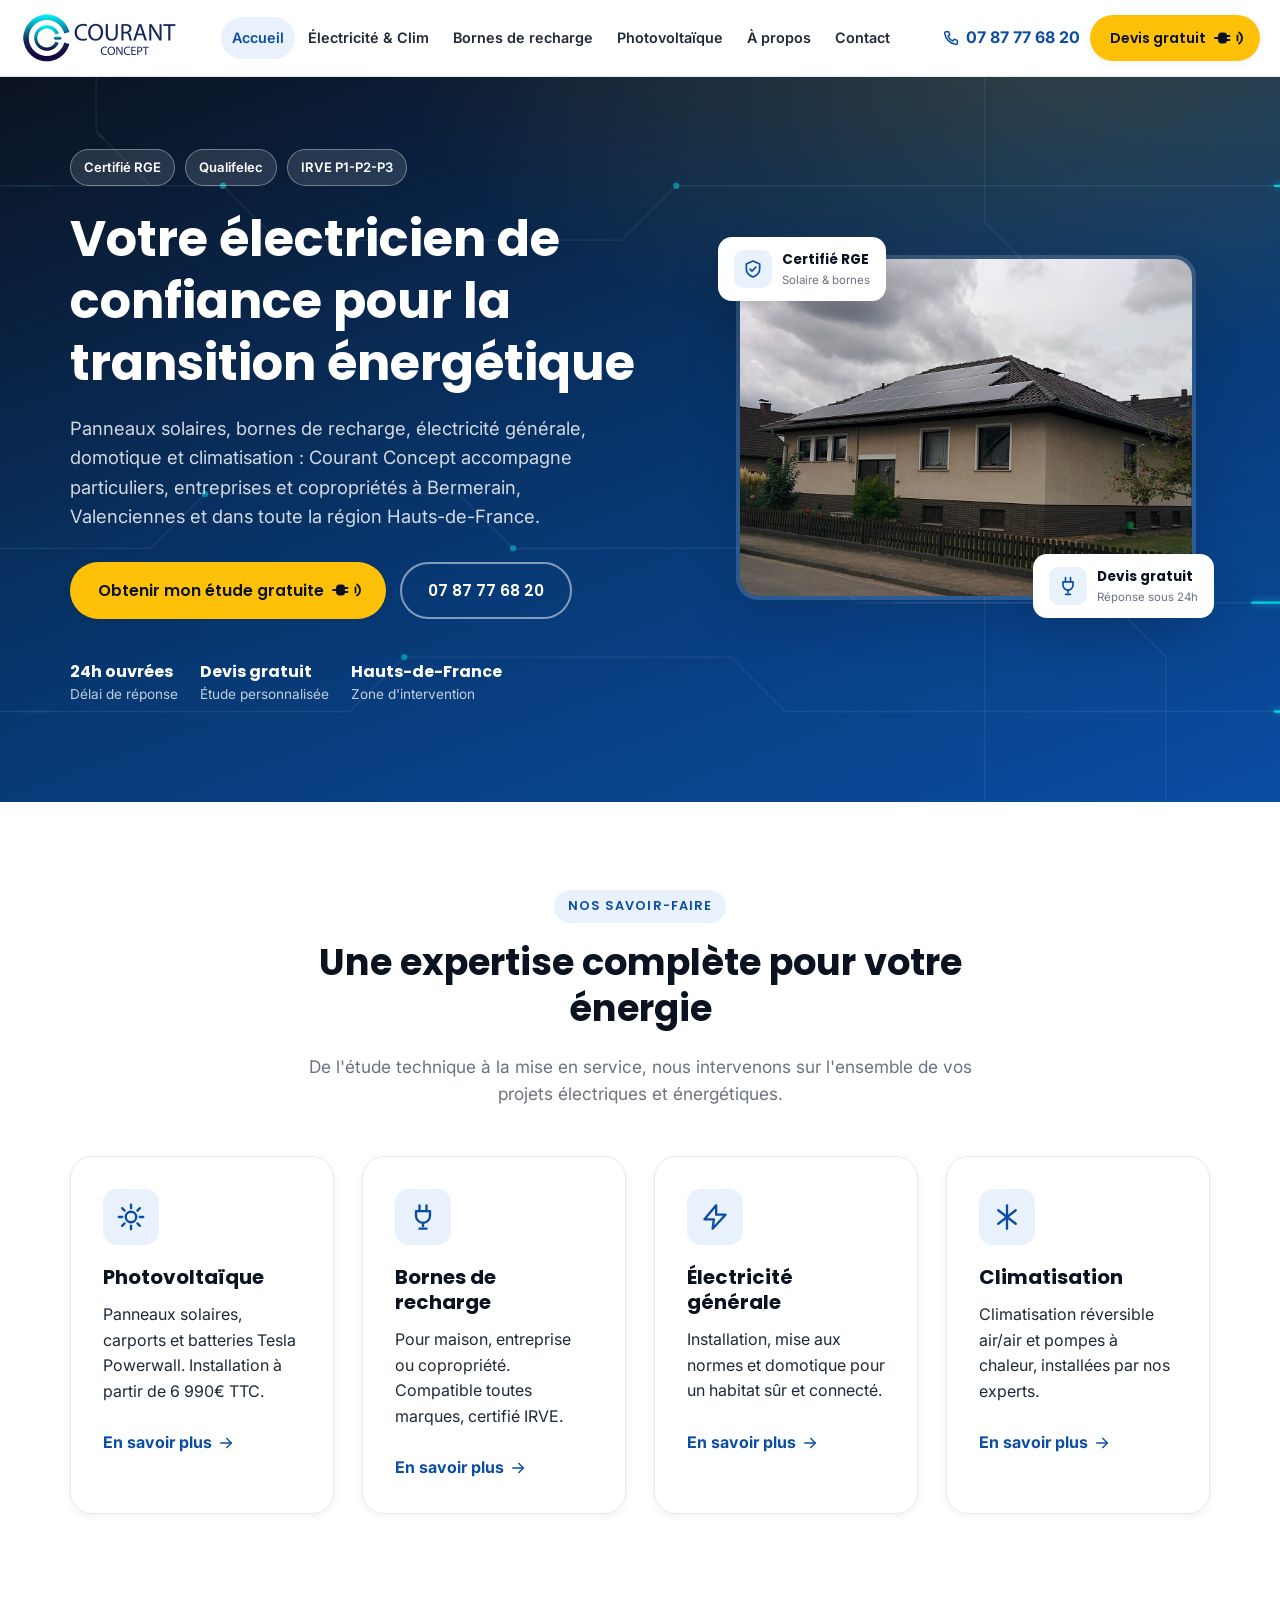
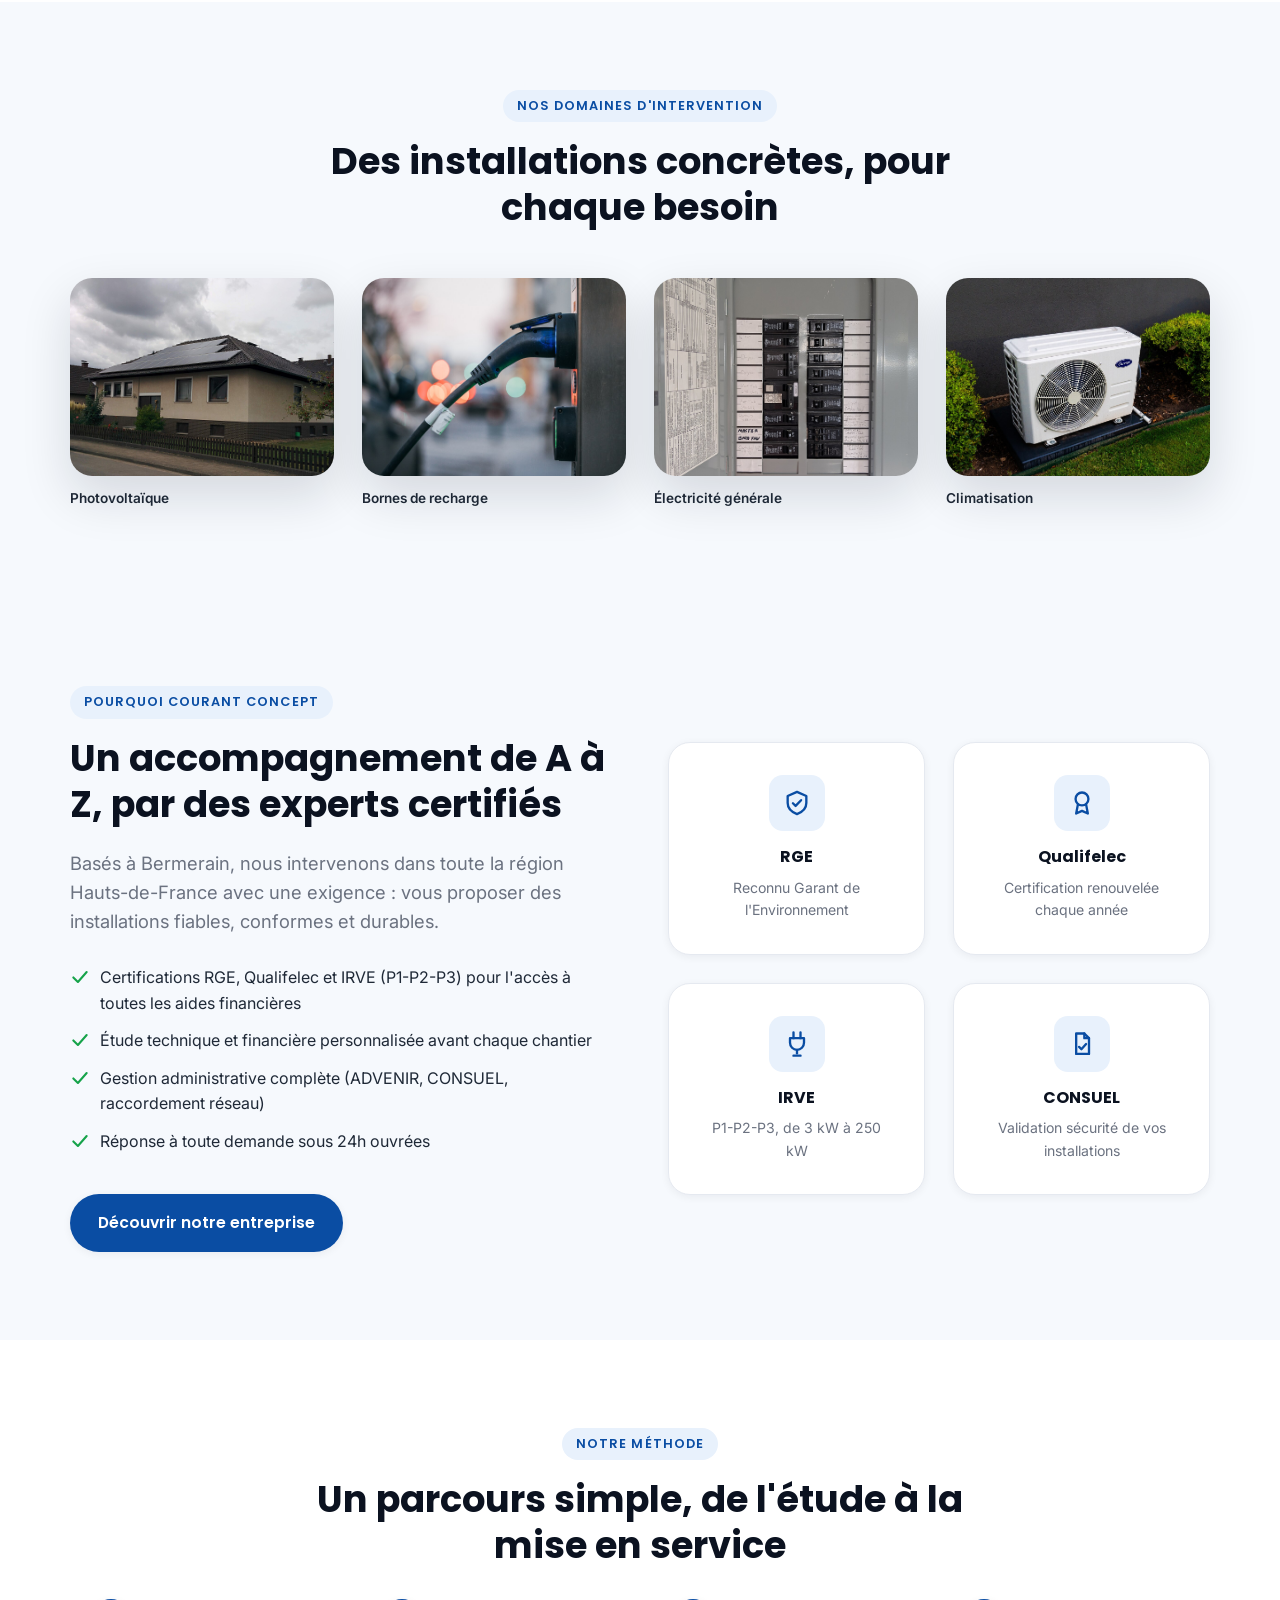
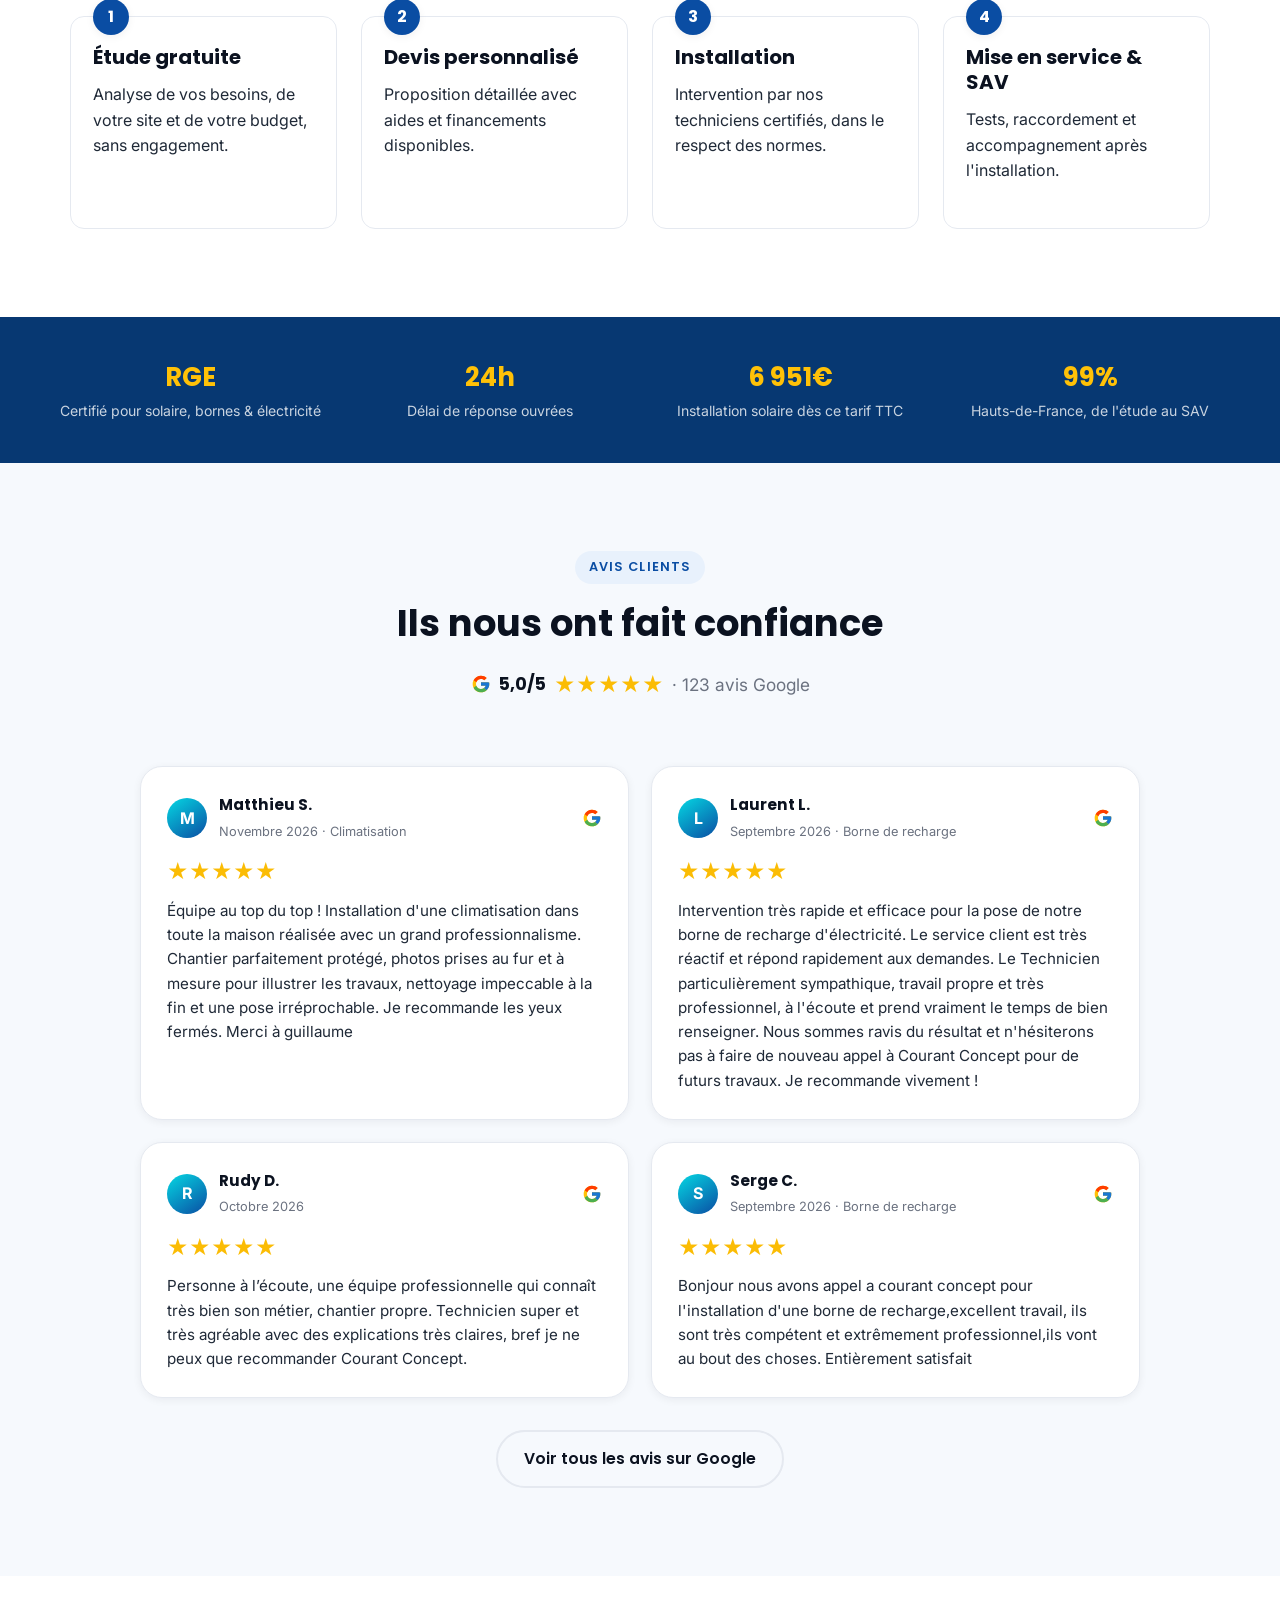
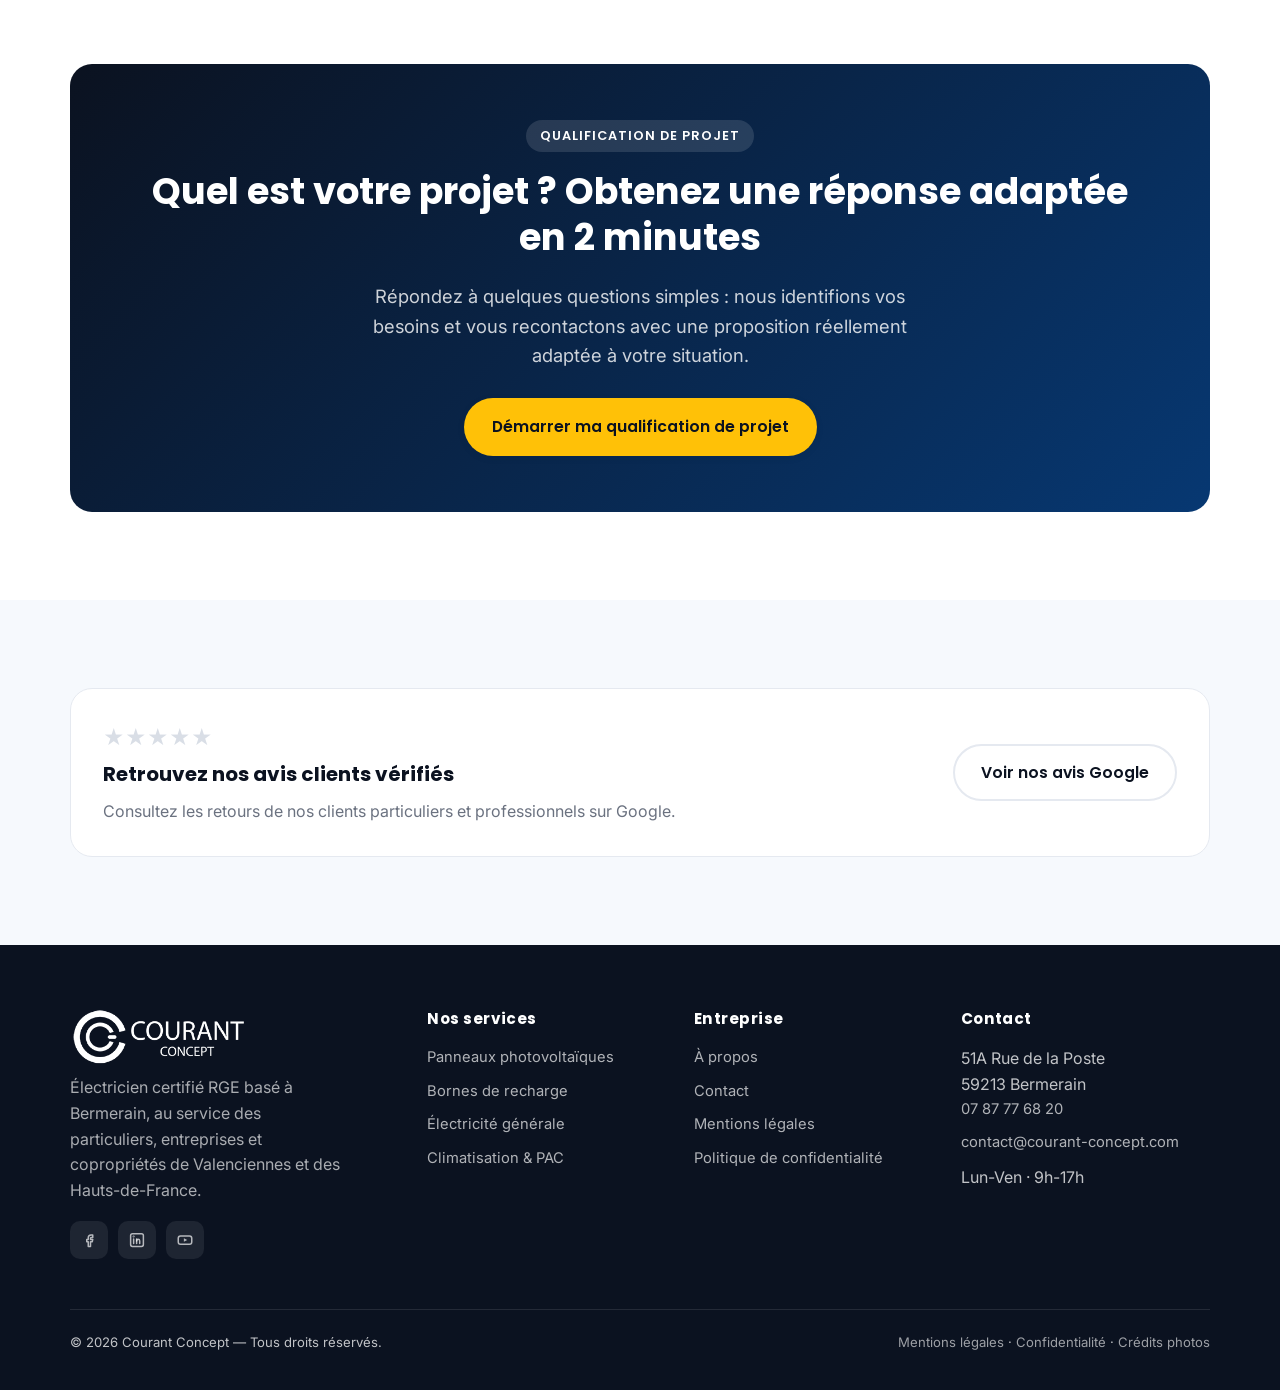
==== index.html @ 7c10d1ad "23/11/2026" ====
<!DOCTYPE html>
<html lang="fr">
<head>
<meta charset="UTF-8">
<meta name="viewport" content="width=device-width, initial-scale=1">
<title>Courant Concept | Électricien RGE à Bermerain – Solaire, Bornes & Électricité</title>
<meta name="description" content="Électricien certifié RGE à Bermerain (59). Panneaux photovoltaïques, bornes de recharge, électricité générale, domotique et climatisation à Valenciennes et dans les Hauts-de-France. Devis gratuit.">
<link rel="canonical" href="https://www.courant-concept.com/">
<meta property="og:type" content="website">
<meta property="og:locale" content="fr_FR">
<meta property="og:title" content="Courant Concept | Électricien RGE à Bermerain">
<meta property="og:description" content="Panneaux solaires, bornes de recharge, électricité générale et climatisation. Électricien certifié RGE à Bermerain, au service de Valenciennes et des Hauts-de-France.">
<meta property="og:url" content="https://www.courant-concept.com/">
<meta property="og:site_name" content="Courant Concept">
<meta name="twitter:card" content="summary">
<link rel="icon" href="favicon.svg" type="image/svg+xml">
<link rel="preconnect" href="https://fonts.googleapis.com">
<link rel="preconnect" href="https://fonts.gstatic.com" crossorigin>
<link href="https://fonts.googleapis.com/css2?family=Inter:wght@400;500;600;700&family=Poppins:wght@600;700&display=swap" rel="stylesheet">
<link rel="stylesheet" href="css/style.css">
<script type="application/ld+json">
{
  "@context": "https://schema.org",
  "@type": "Electrician",
  "name": "Courant Concept",
  "image": "https://www.courant-concept.com/favicon.svg",
  "telephone": "+33787776820",
  "email": "contact@courant-concept.com",
  "priceRange": "€€",
  "address": {
    "@type": "PostalAddress",
    "streetAddress": "51A Rue de la Poste",
    "addressLocality": "Bermerain",
    "postalCode": "59213",
    "addressCountry": "FR"
  },
  "areaServed": ["Valenciennes", "Hauts-de-France"],
  "openingHoursSpecification": {
    "@type": "OpeningHoursSpecification",
    "dayOfWeek": ["Monday","Tuesday","Wednesday","Thursday","Friday"],
    "opens": "09:00",
    "closes": "17:00"
  },
  "url": "https://www.courant-concept.com/"
}
</script>
</head>
<body data-intro>
<a href="#main" class="skip-link">Aller au contenu</a>

<header class="site-header">
  <div class="container header-inner">
    <a href="index.html" class="brand" aria-label="Courant Concept – accueil">
      <img src="images/2-LIGNElogo-courantconcept.png" alt="Courant Concept" class="brand-logo" width="320" height="100">
    </a>
    <nav class="main-nav" id="main-nav">
      <a href="index.html" aria-current="page">Accueil</a>
      <a href="electricite-climatisation.html">Électricité &amp; Clim</a>
      <a href="bornes-de-recharge.html">Bornes de recharge</a>
      <a href="photovoltaique.html">Photovoltaïque</a>
      <a href="a-propos.html">À propos</a>
      <a href="contact.html">Contact</a>
    </nav>
    <div class="header-actions">
      <a href="tel:+33787776820" class="header-phone">
        <svg viewBox="0 0 24 24" fill="none" stroke="currentColor" stroke-width="2" stroke-linecap="round" stroke-linejoin="round"><path d="M5.5 3.5h3.3l1.5 4.3-2.2 1.8a12 12 0 0 0 6.3 6.3l1.8-2.2 4.3 1.5v3.3c0 1.1-.9 2-2 2A17.5 17.5 0 0 1 3.5 5.5c0-1.1.9-2 2-2z"/></svg>
        <span>07 87 77 68 20</span>
      </a>
      <a href="contact.html" class="btn btn-primary btn-sm">Devis gratuit</a>
      <button class="nav-toggle" aria-label="Ouvrir le menu" aria-expanded="false" aria-controls="main-nav">
        <svg viewBox="0 0 24 24" fill="none" stroke="currentColor" stroke-width="2" stroke-linecap="round" stroke-linejoin="round"><line x1="3.5" y1="6.5" x2="20.5" y2="6.5"/><line x1="3.5" y1="12" x2="20.5" y2="12"/><line x1="3.5" y1="17.5" x2="20.5" y2="17.5"/></svg>
      </button>
    </div>
  </div>
</header>

<main id="main">

  <!-- ===================== HERO ===================== -->
  <section class="hero">
    <div class="container hero-inner">
      <div>
        <div class="hero-badges">
          <span class="badge">Certifié RGE</span>
          <span class="badge">Qualifelec</span>
          <span class="badge">IRVE P1-P2-P3</span>
        </div>
        <h1>Votre électricien de confiance pour la transition énergétique</h1>
        <p class="lead">Panneaux solaires, bornes de recharge, électricité générale, domotique et climatisation : Courant Concept accompagne particuliers, entreprises et copropriétés à Bermerain, Valenciennes et dans toute la région Hauts-de-France.</p>
        <div class="hero-cta">
          <a href="contact.html" class="btn btn-primary">Obtenir mon étude gratuite</a>
          <a href="tel:+33787776820" class="btn btn-outline">07 87 77 68 20</a>
        </div>
        <div class="hero-trust">
          <div><strong>24h ouvrées</strong>Délai de réponse</div>
          <div><strong>Devis gratuit</strong>Étude personnalisée</div>
          <div><strong>Hauts-de-France</strong>Zone d'intervention</div>
        </div>
      </div>
      <div class="hero-art">
        <div class="hero-photo-wrap">
          <div class="photo-frame">
            <img src="images/solar-panels.jpg" alt="Maison résidentielle équipée de panneaux solaires photovoltaïques sur toiture" width="1280" height="960" loading="eager">
          </div>
          <div class="hero-float-chip chip-top">
            <span class="chip-icon"><svg viewBox="0 0 24 24" fill="none" stroke="currentColor" stroke-width="2" stroke-linecap="round" stroke-linejoin="round"><path d="M12 2.5l8 3.5v6c0 5-3.5 7.8-8 9.5-4.5-1.7-8-4.5-8-9.5V6l8-3.5z"/><path d="M8.5 12.2l2.3 2.3 4.7-4.9"/></svg></span>
            <span><strong>Certifié RGE</strong><span>Solaire &amp; bornes</span></span>
          </div>
          <div class="hero-float-chip chip-bottom">
            <span class="chip-icon"><svg viewBox="0 0 24 24" fill="none" stroke="currentColor" stroke-width="2" stroke-linecap="round" stroke-linejoin="round"><path d="M9 2v5M15 2v5"/><path d="M6 7h12v4a6 6 0 0 1-12 0V7z"/><path d="M12 17v3"/><path d="M9 22h6"/></svg></span>
            <span><strong>Devis gratuit</strong><span>Réponse sous 24h</span></span>
          </div>
        </div>
      </div>
    </div>
  </section>

  <!-- ===================== SERVICES ===================== -->
  <section class="section" id="services">
    <div class="container">
      <div class="section-head" data-reveal>
        <span class="eyebrow">Nos savoir-faire</span>
        <h2>Une expertise complète pour votre énergie</h2>
        <p>De l'étude technique à la mise en service, nous intervenons sur l'ensemble de vos projets électriques et énergétiques.</p>
      </div>
      <div class="grid grid-4">
        <div class="card service-card" data-reveal>
          <div class="card-icon"><svg viewBox="0 0 24 24" fill="none" stroke="currentColor" stroke-width="2" stroke-linecap="round" stroke-linejoin="round"><circle cx="12" cy="12" r="4.5"/><line x1="12" y1="1.5" x2="12" y2="4.5"/><line x1="12" y1="19.5" x2="12" y2="22.5"/><line x1="1.5" y1="12" x2="4.5" y2="12"/><line x1="19.5" y1="12" x2="22.5" y2="12"/><line x1="4.4" y1="4.4" x2="6.5" y2="6.5"/><line x1="17.5" y1="17.5" x2="19.6" y2="19.6"/><line x1="4.4" y1="19.6" x2="6.5" y2="17.5"/><line x1="17.5" y1="6.5" x2="19.6" y2="4.4"/></svg></div>
          <h3>Photovoltaïque</h3>
          <p>Panneaux solaires, carports et batteries Tesla Powerwall. Installation à partir de 6 990€ TTC.</p>
          <a href="photovoltaique.html" class="card-link">En savoir plus <svg viewBox="0 0 24 24" fill="none" stroke="currentColor" stroke-width="2" stroke-linecap="round" stroke-linejoin="round"><line x1="4" y1="12" x2="20" y2="12"/><polyline points="13 5 20 12 13 19"/></svg></a>
        </div>
        <div class="card service-card" data-reveal>
          <div class="card-icon"><svg viewBox="0 0 24 24" fill="none" stroke="currentColor" stroke-width="2" stroke-linecap="round" stroke-linejoin="round"><path d="M9 2v5M15 2v5"/><path d="M6 7h12v4a6 6 0 0 1-12 0V7z"/><path d="M12 17v3"/><path d="M9 22h6"/></svg></div>
          <h3>Bornes de recharge</h3>
          <p>Pour maison, entreprise ou copropriété. Compatible toutes marques, certifié IRVE.</p>
          <a href="bornes-de-recharge.html" class="card-link">En savoir plus <svg viewBox="0 0 24 24" fill="none" stroke="currentColor" stroke-width="2" stroke-linecap="round" stroke-linejoin="round"><line x1="4" y1="12" x2="20" y2="12"/><polyline points="13 5 20 12 13 19"/></svg></a>
        </div>
        <div class="card service-card" data-reveal>
          <div class="card-icon"><svg viewBox="0 0 24 24" fill="none" stroke="currentColor" stroke-width="2" stroke-linecap="round" stroke-linejoin="round"><polygon points="13 2 3 14 11 14 10 22 21 10 13 10 13 2"/></svg></div>
          <h3>Électricité générale</h3>
          <p>Installation, mise aux normes et domotique pour un habitat sûr et connecté.</p>
          <a href="electricite-climatisation.html" class="card-link">En savoir plus <svg viewBox="0 0 24 24" fill="none" stroke="currentColor" stroke-width="2" stroke-linecap="round" stroke-linejoin="round"><line x1="4" y1="12" x2="20" y2="12"/><polyline points="13 5 20 12 13 19"/></svg></a>
        </div>
        <div class="card service-card" data-reveal>
          <div class="card-icon"><svg viewBox="0 0 24 24" fill="none" stroke="currentColor" stroke-width="2" stroke-linecap="round" stroke-linejoin="round"><line x1="12" y1="2" x2="12" y2="22"/><line x1="4.5" y1="6.2" x2="19.5" y2="17.8"/><line x1="19.5" y1="6.2" x2="4.5" y2="17.8"/></svg></div>
          <h3>Climatisation</h3>
          <p>Climatisation réversible air/air et pompes à chaleur, installées par nos experts.</p>
          <a href="electricite-climatisation.html#climatisation" class="card-link">En savoir plus <svg viewBox="0 0 24 24" fill="none" stroke="currentColor" stroke-width="2" stroke-linecap="round" stroke-linejoin="round"><line x1="4" y1="12" x2="20" y2="12"/><polyline points="13 5 20 12 13 19"/></svg></a>
        </div>
      </div>
    </div>
  </section>

  <!-- ===================== GALERIE PHOTOS ===================== -->
  <section class="section section--alt">
    <div class="container">
      <div class="section-head" data-reveal>
        <span class="eyebrow">Nos domaines d'intervention</span>
        <h2>Des installations concrètes, pour chaque besoin</h2>
      </div>
      <div class="grid grid-4" data-reveal>
        <figure class="photo-gallery-item">
          <a href="photovoltaique.html" class="photo-frame">
            <img src="images/solar-panels.jpg" alt="Panneaux solaires photovoltaïques installés sur une toiture résidentielle" width="1280" height="960" loading="lazy">
          </a>
          <figcaption><a href="photovoltaique.html">Photovoltaïque</a></figcaption>
        </figure>
        <figure class="photo-gallery-item">
          <a href="bornes-de-recharge.html" class="photo-frame">
            <img src="images/ev-charging.jpg" alt="Borne de recharge pour véhicule électrique, connecteur branché" width="1280" height="852" loading="lazy">
          </a>
          <figcaption><a href="bornes-de-recharge.html">Bornes de recharge</a></figcaption>
        </figure>
        <figure class="photo-gallery-item">
          <a href="electricite-climatisation.html" class="photo-frame">
            <img src="images/electrical-panel.jpg" alt="Tableau électrique ouvert avec disjoncteurs modulaires" width="1280" height="1707" loading="lazy">
          </a>
          <figcaption><a href="electricite-climatisation.html">Électricité générale</a></figcaption>
        </figure>
        <figure class="photo-gallery-item">
          <a href="electricite-climatisation.html#climatisation" class="photo-frame">
            <img src="images/ac-unit.jpg" alt="Unité extérieure de climatisation / pompe à chaleur installée contre un mur" width="1280" height="891" loading="lazy">
          </a>
          <figcaption><a href="electricite-climatisation.html#climatisation">Climatisation</a></figcaption>
        </figure>
      </div>
    </div>
  </section>

  <!-- ===================== POURQUOI NOUS ===================== -->
  <section class="section section--alt">
    <div class="container">
      <div class="grid grid-2" style="align-items:center; gap:56px;">
        <div data-reveal>
          <span class="eyebrow">Pourquoi Courant Concept</span>
          <h2>Un accompagnement de A à Z, par des experts certifiés</h2>
          <p class="lead">Basés à Bermerain, nous intervenons dans toute la région Hauts-de-France avec une exigence : vous proposer des installations fiables, conformes et durables.</p>
          <ul class="check-list" style="margin-top:28px;">
            <li><svg viewBox="0 0 24 24" fill="none" stroke="currentColor" stroke-width="2.5" stroke-linecap="round" stroke-linejoin="round"><polyline points="4 12.5 9.5 18 20 6"/></svg><span>Certifications RGE, Qualifelec et IRVE (P1-P2-P3) pour l'accès à toutes les aides financières</span></li>
            <li><svg viewBox="0 0 24 24" fill="none" stroke="currentColor" stroke-width="2.5" stroke-linecap="round" stroke-linejoin="round"><polyline points="4 12.5 9.5 18 20 6"/></svg><span>Étude technique et financière personnalisée avant chaque chantier</span></li>
            <li><svg viewBox="0 0 24 24" fill="none" stroke="currentColor" stroke-width="2.5" stroke-linecap="round" stroke-linejoin="round"><polyline points="4 12.5 9.5 18 20 6"/></svg><span>Gestion administrative complète (ADVENIR, CONSUEL, raccordement réseau)</span></li>
            <li><svg viewBox="0 0 24 24" fill="none" stroke="currentColor" stroke-width="2.5" stroke-linecap="round" stroke-linejoin="round"><polyline points="4 12.5 9.5 18 20 6"/></svg><span>Réponse à toute demande sous 24h ouvrées</span></li>
          </ul>
          <a href="a-propos.html" class="btn btn-secondary" style="margin-top:28px;">Découvrir notre entreprise</a>
        </div>
        <div class="grid grid-2" data-reveal>
          <div class="card" style="text-align:center;">
            <div class="card-icon" style="margin:0 auto 16px;"><svg viewBox="0 0 24 24" fill="none" stroke="currentColor" stroke-width="2" stroke-linecap="round" stroke-linejoin="round"><path d="M12 2.5l8 3.5v6c0 5-3.5 7.8-8 9.5-4.5-1.7-8-4.5-8-9.5V6l8-3.5z"/><path d="M8.5 12.2l2.3 2.3 4.7-4.9"/></svg></div>
            <h3 style="font-size:1rem;">RGE</h3>
            <p style="margin:0; font-size:.88rem; color:var(--color-text-light);">Reconnu Garant de l'Environnement</p>
          </div>
          <div class="card" style="text-align:center;">
            <div class="card-icon" style="margin:0 auto 16px;"><svg viewBox="0 0 24 24" fill="none" stroke="currentColor" stroke-width="2" stroke-linecap="round" stroke-linejoin="round"><circle cx="12" cy="8.5" r="5.5"/><path d="M8.5 13.2 7 21l5-2.3 5 2.3-1.5-7.8"/></svg></div>
            <h3 style="font-size:1rem;">Qualifelec</h3>
            <p style="margin:0; font-size:.88rem; color:var(--color-text-light);">Certification renouvelée chaque année</p>
          </div>
          <div class="card" style="text-align:center;">
            <div class="card-icon" style="margin:0 auto 16px;"><svg viewBox="0 0 24 24" fill="none" stroke="currentColor" stroke-width="2" stroke-linecap="round" stroke-linejoin="round"><path d="M9 2v5M15 2v5"/><path d="M6 7h12v4a6 6 0 0 1-12 0V7z"/><path d="M12 17v3"/><path d="M9 22h6"/></svg></div>
            <h3 style="font-size:1rem;">IRVE</h3>
            <p style="margin:0; font-size:.88rem; color:var(--color-text-light);">P1-P2-P3, de 3 kW à 250 kW</p>
          </div>
          <div class="card" style="text-align:center;">
            <div class="card-icon" style="margin:0 auto 16px;"><svg viewBox="0 0 24 24" fill="none" stroke="currentColor" stroke-width="2" stroke-linecap="round" stroke-linejoin="round"><path d="M7 3h7l4 4v13.5H7z"/><path d="M14 3v4h4"/><polyline points="9.5 14.5 11.5 16.5 15.5 12"/></svg></div>
            <h3 style="font-size:1rem;">CONSUEL</h3>
            <p style="margin:0; font-size:.88rem; color:var(--color-text-light);">Validation sécurité de vos installations</p>
          </div>
        </div>
      </div>
    </div>
  </section>

  <!-- ===================== PROCESS ===================== -->
  <section class="section">
    <div class="container">
      <div class="section-head" data-reveal>
        <span class="eyebrow">Notre méthode</span>
        <h2>Un parcours simple, de l'étude à la mise en service</h2>
      </div>
      <div class="process" data-reveal>
        <div class="process-step">
          <h3>Étude gratuite</h3>
          <p>Analyse de vos besoins, de votre site et de votre budget, sans engagement.</p>
        </div>
        <div class="process-step">
          <h3>Devis personnalisé</h3>
          <p>Proposition détaillée avec aides et financements disponibles.</p>
        </div>
        <div class="process-step">
          <h3>Installation</h3>
          <p>Intervention par nos techniciens certifiés, dans le respect des normes.</p>
        </div>
        <div class="process-step">
          <h3>Mise en service & SAV</h3>
          <p>Tests, raccordement et accompagnement après l'installation.</p>
        </div>
      </div>
    </div>
  </section>

  <!-- ===================== STATS ===================== -->
  <section class="stats-bar">
    <div class="container grid grid-4">
      <div><strong>RGE</strong><span>Certifié pour solaire, bornes & électricité</span></div>
      <div><strong data-count="24" data-suffix="h">24h</strong><span>Délai de réponse ouvrées</span></div>
      <div><strong data-count="6990" data-suffix="€">6 990€</strong><span>Installation solaire dès ce tarif TTC</span></div>
      <div><strong data-count="100" data-suffix="%">100%</strong><span>Hauts-de-France, de l'étude au SAV</span></div>
    </div>
  </section>

  <!-- ===================== AVIS GOOGLE (rempli via js/avis.js) ===================== -->
  <section class="section section--alt reviews" id="avis" hidden>
    <div class="container">
      <div class="section-head" data-reveal>
        <span class="eyebrow">Avis clients</span>
        <h2>Ils nous ont fait confiance</h2>
        <p class="reviews-summary"></p>
      </div>
      <div class="reviews-track" data-reveal></div>
      <div style="text-align:center; margin-top:32px;">
        <a class="btn btn-outline-dark reviews-link" href="#" target="_blank" rel="noopener">Voir tous les avis sur Google</a>
      </div>
    </div>
  </section>

  <!-- ===================== LEAD QUALIFICATION TEASER ===================== -->
  <section class="section" id="projet">
    <div class="container">
      <div class="cta-band" data-reveal>
        <span class="eyebrow" style="background:rgba(255,255,255,.12); color:#fff;">Qualification de projet</span>
        <h2>Quel est votre projet ? Obtenez une réponse adaptée en 2 minutes</h2>
        <p class="lead">Répondez à quelques questions simples : nous identifions vos besoins et vous recontactons avec une proposition réellement adaptée à votre situation.</p>
        <a href="contact.html#qualification" class="btn btn-primary">Démarrer ma qualification de projet</a>
      </div>
    </div>
  </section>

  <!-- ===================== AVIS ===================== -->
  <section class="section section--alt">
    <div class="container">
      <div class="reviews-box" data-reveal>
        <div>
          <div class="stars">★★★★★</div>
          <h3 style="margin-top:8px;">Retrouvez nos avis clients vérifiés</h3>
          <p style="margin:0; color:var(--color-text-light);">Consultez les retours de nos clients particuliers et professionnels sur Google.</p>
        </div>
        <a href="https://www.google.com/maps/search/Courant+Concept+Bermerain" target="_blank" rel="noopener" class="btn btn-outline-dark">Voir nos avis Google</a>
      </div>
    </div>
  </section>

</main>

<footer class="site-footer">
  <div class="container">
    <div class="footer-grid">
      <div class="footer-brand">
        <a href="index.html" class="brand brand--footer" aria-label="Courant Concept – accueil">
          <img src="images/2-LIGNElogo-courantconcept.png" alt="Courant Concept" class="brand-logo" width="320" height="100" loading="lazy">
        </a>
        <p>Électricien certifié RGE basé à Bermerain, au service des particuliers, entreprises et copropriétés de Valenciennes et des Hauts-de-France.</p>
        <div class="footer-social">
          <a href="#" aria-label="Facebook"><svg viewBox="0 0 24 24" fill="none" stroke="currentColor" stroke-width="2" stroke-linecap="round" stroke-linejoin="round"><path d="M15 8.5h2V5.3h-2.3C12.5 5.3 11 6.9 11 9.1v2.1H9v3h2v6.5h3v-6.5h2.4l.6-3H14v-1.6c0-.6.4-1.1 1-1.1z"/></svg></a>
          <a href="#" aria-label="LinkedIn"><svg viewBox="0 0 24 24" fill="none" stroke="currentColor" stroke-width="2" stroke-linecap="round" stroke-linejoin="round"><rect x="3.5" y="3.5" width="17" height="17" rx="2.5"/><line x1="7.5" y1="10.5" x2="7.5" y2="16.5"/><circle cx="7.5" cy="7.3" r="0.4" fill="currentColor"/><line x1="11.5" y1="10.5" x2="11.5" y2="16.5"/><path d="M11.5 13.3c0-1.3.9-2.3 2.1-2.3 1.2 0 2 .9 2 2.3v3.2"/></svg></a>
          <a href="#" aria-label="YouTube"><svg viewBox="0 0 24 24" fill="none" stroke="currentColor" stroke-width="2" stroke-linecap="round" stroke-linejoin="round"><rect x="3" y="6.5" width="18" height="11" rx="3"/><polygon points="10.5 9.7 15 12 10.5 14.3" fill="currentColor" stroke="none"/></svg></a>
        </div>
      </div>
      <nav>
        <h4>Nos services</h4>
        <a href="photovoltaique.html">Panneaux photovoltaïques</a>
        <a href="bornes-de-recharge.html">Bornes de recharge</a>
        <a href="electricite-climatisation.html">Électricité générale</a>
        <a href="electricite-climatisation.html#climatisation">Climatisation & PAC</a>
      </nav>
      <nav>
        <h4>Entreprise</h4>
        <a href="a-propos.html">À propos</a>
        <a href="contact.html">Contact</a>
        <a href="mentions-legales.html">Mentions légales</a>
        <a href="politique-confidentialite.html">Politique de confidentialité</a>
      </nav>
      <div>
        <h4>Contact</h4>
        <address style="font-style:normal;">51A Rue de la Poste<br>59213 Bermerain</address>
        <a href="tel:+33787776820">07 87 77 68 20</a>
        <a href="mailto:contact@courant-concept.com">contact@courant-concept.com</a>
        <span>Lun-Ven · 9h-17h</span>
      </div>
    </div>
    <div class="footer-bottom">
      <p>&copy; <span data-year></span> Courant Concept — Tous droits réservés.</p>
      <p><a href="mentions-legales.html">Mentions légales</a> · <a href="politique-confidentialite.html">Confidentialité</a> · <a href="mentions-legales.html#credits-photos">Crédits photos</a></p>
    </div>
  </div>
</footer>

<script src="js/avis.js"></script>
<script src="js/main.js"></script>
</body>
</html>
---- css/style.css ----
/* =========================================================
   Courant Concept — Feuille de style principale
   ========================================================= */

/* ---------- Variables ---------- */
:root {
  --color-primary: #0a4da3;
  --color-primary-dark: #073872;
  --color-primary-light: #e8f1fc;
  --color-accent: #ffc107;
  --color-accent-dark: #e6a800;
  --color-success: #16a34a;
  --color-success-light: #e8f7ee;
  --color-dark: #0b1220;
  --color-text: #1f2937;
  --color-text-light: #6b7280;
  --color-bg: #ffffff;
  --color-bg-alt: #f6f9fd;
  --color-border: #e5e9f0;

  --font-heading: "Poppins", "Inter", system-ui, sans-serif;
  --font-body: "Inter", system-ui, sans-serif;

  --radius-sm: 8px;
  --radius-md: 14px;
  --radius-lg: 22px;
  --shadow-sm: 0 2px 8px rgba(11, 18, 32, 0.06);
  --shadow-md: 0 10px 30px rgba(11, 18, 32, 0.09);
  --shadow-lg: 0 20px 50px rgba(11, 18, 32, 0.14);

  --container-w: 1180px;
  --header-h: 76px;
}

/* ---------- Reset ---------- */
* , *::before, *::after { box-sizing: border-box; }
html { scroll-behavior: smooth; overflow-x: hidden; }
body {
  margin: 0;
  font-family: var(--font-body);
  color: var(--color-text);
  background: var(--color-bg);
  line-height: 1.6;
  -webkit-font-smoothing: antialiased;
  overflow-x: hidden;
  max-width: 100vw;
}
img, svg { max-width: 100%; display: block; }
a { color: inherit; text-decoration: none; }
ul { margin: 0; padding: 0; list-style: none; }
button { font-family: inherit; cursor: pointer; }
input, select, textarea { font-family: inherit; font-size: 1rem; }
h1, h2, h3, h4 {
  font-family: var(--font-heading);
  color: var(--color-dark);
  line-height: 1.25;
  margin: 0 0 .6em;
  font-weight: 700;
}
p { margin: 0 0 1em; }
.visually-hidden {
  position: absolute; width: 1px; height: 1px; overflow: hidden;
  clip: rect(0 0 0 0); white-space: nowrap;
}
:focus-visible { outline: 3px solid var(--color-accent); outline-offset: 2px; }

/* ---------- Layout helpers ---------- */
.container {
  width: 100%;
  max-width: var(--container-w);
  margin: 0 auto;
  padding: 0 20px;
}
.section { padding: 88px 0; }
.section--alt { background: var(--color-bg-alt); }
.section-head { max-width: 680px; margin: 0 auto 48px; text-align: center; }
.section-head p { color: var(--color-text-light); font-size: 1.08rem; }
.eyebrow {
  display: inline-flex; align-items: center; gap: 8px;
  font-family: var(--font-heading); font-weight: 600; font-size: .8rem;
  letter-spacing: .08em; text-transform: uppercase;
  color: var(--color-primary); background: var(--color-primary-light);
  padding: 6px 14px; border-radius: 999px; margin-bottom: 16px;
}
h1 { font-size: clamp(2rem, 4.2vw, 3.1rem); }
h2 { font-size: clamp(1.6rem, 3vw, 2.3rem); }
h3 { font-size: 1.25rem; }
.lead { font-size: 1.15rem; color: var(--color-text-light); }
.grid { display: grid; gap: 28px; }
.grid-2 { grid-template-columns: repeat(2, 1fr); }
.grid-3 { grid-template-columns: repeat(3, 1fr); }
.grid-4 { grid-template-columns: repeat(4, 1fr); }
@media (max-width: 980px) {
  .grid-3, .grid-4 { grid-template-columns: repeat(2, 1fr); }
}
@media (max-width: 640px) {
  .grid-2, .grid-3, .grid-4 { grid-template-columns: 1fr; }
  .section { padding: 60px 0; }
}
@media (max-width: 480px) {
  .btn { white-space: normal; text-align: center; }
  .hero-cta .btn, .cta-band .btn { width: 100%; }
}

/* ---------- Buttons ---------- */
.btn {
  display: inline-flex; align-items: center; justify-content: center; gap: 8px;
  font-family: var(--font-heading); font-weight: 600; font-size: .98rem;
  padding: 14px 26px; border-radius: 999px; border: 2px solid transparent;
  transition: transform .15s ease, box-shadow .15s ease, background .15s ease, color .15s ease;
  white-space: nowrap;
}
.btn:hover { transform: translateY(-2px); }
.btn-primary { background: var(--color-accent); color: var(--color-dark); box-shadow: var(--shadow-sm); }
.btn-primary:hover { background: var(--color-accent-dark); box-shadow: var(--shadow-md); }
.btn-secondary { background: var(--color-primary); color: #fff; box-shadow: var(--shadow-sm); }
.btn-secondary:hover { background: var(--color-primary-dark); box-shadow: var(--shadow-md); }
.btn-outline { background: transparent; border-color: rgba(255,255,255,.5); color: #fff; }
.btn-outline:hover { background: rgba(255,255,255,.12); }
.btn-outline-dark { background: transparent; border-color: var(--color-border); color: var(--color-dark); }
.btn-outline-dark:hover { border-color: var(--color-primary); color: var(--color-primary); }
.btn-block { width: 100%; }
.btn-sm { padding: 10px 18px; font-size: .88rem; }
.btn[disabled] { opacity: .5; cursor: not-allowed; transform: none; }

/* ---------- Header ---------- */
.site-header {
  position: sticky; top: 0; z-index: 100;
  background: rgba(255,255,255,.92); backdrop-filter: saturate(180%) blur(10px);
  border-bottom: 1px solid var(--color-border);
}
.site-header .container { max-width: 1360px; }
.header-inner {
  display: flex; align-items: center; justify-content: space-between;
  height: var(--header-h);
  gap: 18px;
}
.brand { display: flex; align-items: center; gap: 10px; font-family: var(--font-heading); font-weight: 700; font-size: 1.1rem; color: var(--color-dark); flex-shrink: 0; white-space: nowrap; }
.brand-logo { display: block; height: 50px; width: auto; }
.brand--footer { margin-bottom: 14px; }
.brand--footer .brand-logo { height: 56px; filter: brightness(0) invert(1); }
@media (max-width: 460px) { .site-header .brand-logo { height: 42px; } }
.brand-mark {
  display: inline-flex; align-items: center; justify-content: center;
  width: 42px; height: 42px; border-radius: 12px; flex-shrink: 0;
  background: linear-gradient(145deg, var(--color-primary), var(--color-primary-dark));
  color: var(--color-accent);
}
.brand-mark svg { width: 24px; height: 24px; }
.brand span small { display: block; font-size: .66rem; font-weight: 500; color: var(--color-text-light); letter-spacing: .02em; white-space: nowrap; }

.main-nav { display: flex; align-items: center; gap: 2px; flex-shrink: 0; }
.main-nav a {
  display: inline-block; padding: 9px 11px; border-radius: 999px; white-space: nowrap;
  font-weight: 600; font-size: .9rem; color: var(--color-text);
  transition: background .15s ease, color .15s ease;
}
.main-nav a:hover, .main-nav a[aria-current="page"] { background: var(--color-primary-light); color: var(--color-primary); }

.header-actions { display: flex; align-items: center; gap: 10px; flex-shrink: 0; }
.header-phone { display: inline-flex; align-items: center; gap: 6px; font-weight: 700; color: var(--color-primary); white-space: nowrap; }
.header-phone svg { width: 18px; height: 18px; flex-shrink: 0; }

.nav-toggle {
  display: none; background: none; border: none; width: 44px; height: 44px;
  border-radius: 10px; align-items: center; justify-content: center; flex-shrink: 0;
}
.nav-toggle svg { width: 26px; height: 26px; }
.nav-mobile-extra { display: none; }

@media (max-width: 1260px) {
  .main-nav {
    position: fixed; inset: var(--header-h) 0 0 0; height: calc(100vh - var(--header-h));
    background: #fff; flex-direction: column; align-items: stretch; gap: 0;
    padding: 20px; transform: translateX(100%); transition: transform .25s ease;
    overflow-y: auto;
  }
  .main-nav.is-open { transform: translateX(0); }
  .main-nav a { padding: 16px; font-size: 1.05rem; border-bottom: 1px solid var(--color-border); border-radius: 0; }
  .nav-mobile-extra { display: flex; flex-direction: column; gap: 12px; margin-top: 16px; padding-top: 20px; border-top: 1px solid var(--color-border); }
  .header-phone span { display: none; }
  .nav-toggle { display: inline-flex; }
  .header-actions .btn-primary.btn-sm { padding: 10px 14px; }
}

@media (max-width: 460px) {
  .header-actions .header-phone,
  .header-actions .btn-primary.btn-sm { display: none; }
}

/* ---------- Hero ---------- */
.hero {
  position: relative; overflow: hidden;
  background: radial-gradient(1200px 600px at 85% -10%, rgba(255,193,7,.18), transparent 60%),
              linear-gradient(160deg, var(--color-dark) 0%, var(--color-primary-dark) 55%, var(--color-primary) 100%);
  color: #fff;
  padding: 72px 0 96px;
}
.hero-inner { display: grid; grid-template-columns: 1.1fr .9fr; gap: 56px; align-items: center; }
.hero-badges { display: flex; flex-wrap: wrap; gap: 10px; margin-bottom: 22px; }
.hero-badges .badge { background: rgba(255,255,255,.12); border: 1px solid rgba(255,255,255,.35); color: #fff; }
.hero h1 { color: #fff; margin-bottom: 20px; }
.hero .lead { color: rgba(255,255,255,.82); max-width: 560px; }
.hero-cta { display: flex; flex-wrap: wrap; gap: 14px; margin-top: 30px; }
.hero-trust { display: flex; flex-wrap: wrap; gap: 22px; margin-top: 40px; color: rgba(255,255,255,.75); font-size: .85rem; }
.hero-trust strong { color: #fff; display: block; font-family: var(--font-heading); font-size: 1rem; }
.hero-art { position: relative; }
@media (max-width: 980px) {
  .hero-inner { grid-template-columns: 1fr; }
  .hero-art { order: -1; max-width: 320px; margin: 0 auto; }
}

/* ---------- Photo frames ---------- */
.photo-frame {
  display: block; border-radius: var(--radius-lg); overflow: hidden; box-shadow: var(--shadow-lg);
  aspect-ratio: 4 / 3; position: relative;
}
.photo-frame img { width: 100%; height: 100%; object-fit: cover; display: block; }
.photo-frame--tall { aspect-ratio: 3 / 4; }
.photo-frame--wide { aspect-ratio: 16 / 10; }
.hero-art .photo-frame { max-width: 460px; margin: 0 auto; border: 4px solid rgba(255,255,255,.15); }
.hero-photo-wrap { position: relative; max-width: 460px; margin: 0 auto; }
.hero-float-chip {
  position: absolute; display: flex; align-items: center; gap: 10px;
  background: #fff; border-radius: var(--radius-md); box-shadow: var(--shadow-lg);
  padding: 12px 16px; z-index: 2;
}
.hero-float-chip .chip-icon {
  width: 38px; height: 38px; border-radius: 10px; flex-shrink: 0;
  background: var(--color-primary-light); color: var(--color-primary);
  display: flex; align-items: center; justify-content: center;
}
.hero-float-chip .chip-icon svg { width: 20px; height: 20px; }
.hero-float-chip strong { display: block; font-family: var(--font-heading); font-size: .85rem; color: var(--color-dark); }
.hero-float-chip span { font-size: .72rem; color: var(--color-text-light); }
.hero-float-chip.chip-top { top: -18px; left: -18px; }
.hero-float-chip.chip-bottom { bottom: -18px; right: -18px; }
@media (max-width: 460px) {
  .hero-float-chip { padding: 8px 12px; }
  .hero-float-chip.chip-top { top: -12px; left: -8px; }
  .hero-float-chip.chip-bottom { bottom: -12px; right: -8px; }
}

.photo-gallery-item figcaption {
  font-size: .85rem; font-weight: 600; color: var(--color-text); margin-top: 12px;
}
.photo-gallery-item { margin: 0; }

/* decorative sunburst / orbit illustration (pure CSS/SVG, no stock photos) */
.orbit {
  position: relative; width: 100%; aspect-ratio: 1; max-width: 420px; margin: 0 auto;
}
.orbit-core {
  position: absolute; inset: 32%; border-radius: 50%;
  background: radial-gradient(circle at 35% 30%, #ffe59a, var(--color-accent) 60%, var(--color-accent-dark));
  box-shadow: 0 0 60px rgba(255,193,7,.55);
}
.orbit-ring { position: absolute; border: 1.5px dashed rgba(255,255,255,.28); border-radius: 50%; inset: 0; animation: spin 26s linear infinite; }
.orbit-ring--2 { inset: 12%; animation-duration: 40s; animation-direction: reverse; }
.orbit-chip {
  position: absolute; width: 56px; height: 56px; border-radius: 16px;
  background: #fff; box-shadow: var(--shadow-md); display: flex; align-items: center; justify-content: center;
  color: var(--color-primary);
}
.orbit-chip svg { width: 28px; height: 28px; }
.orbit-chip.c1 { top: 2%; left: 46%; }
.orbit-chip.c2 { top: 42%; right: -4%; }
.orbit-chip.c3 { bottom: 4%; left: 42%; }
.orbit-chip.c4 { top: 42%; left: -4%; }
@keyframes spin { to { transform: rotate(360deg); } }
@media (prefers-reduced-motion: reduce) { .orbit-ring { animation: none; } }

/* ---------- Badges / chips ---------- */
.badge {
  display: inline-flex; align-items: center; gap: 6px; font-size: .82rem; font-weight: 600;
  padding: 7px 13px; border-radius: 999px; background: var(--color-bg-alt); color: var(--color-text);
  border: 1px solid var(--color-border);
}
.badge-accent { background: #fff7e0; color: #8a6400; border-color: #ffe49b; }
.badge-success { background: var(--color-success-light); color: #0f6b32; border-color: #bfe8cf; }
.chip-row { display: flex; flex-wrap: wrap; gap: 10px; }

/* ---------- Cards ---------- */
.card {
  background: #fff; border: 1px solid var(--color-border); border-radius: var(--radius-lg);
  padding: 32px; box-shadow: var(--shadow-sm); transition: box-shadow .2s ease, transform .2s ease;
}
.card:hover { box-shadow: var(--shadow-md); transform: translateY(-3px); }
.card-icon {
  width: 56px; height: 56px; border-radius: 14px; display: flex; align-items: center; justify-content: center;
  background: var(--color-primary-light); color: var(--color-primary); margin-bottom: 20px;
}
.card-icon svg { width: 28px; height: 28px; }
.card a.card-link { display: inline-flex; align-items: center; gap: 6px; font-weight: 700; color: var(--color-primary); margin-top: 10px; }
.card a.card-link svg { width: 16px; height: 16px; transition: transform .15s ease; }
.card a.card-link:hover svg { transform: translateX(3px); }

.service-card { display: flex; flex-direction: column; height: 100%; }

/* ---------- Process steps ---------- */
.process { display: grid; grid-template-columns: repeat(4, 1fr); gap: 24px; counter-reset: step; }
.process-step { position: relative; padding: 28px 22px; background: #fff; border-radius: var(--radius-md); border: 1px solid var(--color-border); }
.process-step::before {
  counter-increment: step; content: counter(step);
  position: absolute; top: -18px; left: 22px; width: 36px; height: 36px; border-radius: 50%;
  background: var(--color-primary); color: #fff; font-family: var(--font-heading); font-weight: 700;
  display: flex; align-items: center; justify-content: center; box-shadow: var(--shadow-sm);
}
@media (max-width: 980px) { .process { grid-template-columns: repeat(2, 1fr); } }
@media (max-width: 640px) { .process { grid-template-columns: 1fr; } }

/* ---------- Stats bar ---------- */
.stats-bar { background: var(--color-primary-dark); color: #fff; }
.stats-bar .grid-4 { padding: 40px 0; text-align: center; gap: 20px; }
.stats-bar strong { display: block; font-family: var(--font-heading); font-size: 1.6rem; color: var(--color-accent); }
.stats-bar span { font-size: .88rem; color: rgba(255,255,255,.78); }

/* ---------- Pricing / offer box ---------- */
.offer-box {
  background: linear-gradient(135deg, var(--color-primary), var(--color-primary-dark));
  color: #fff; border-radius: var(--radius-lg); padding: 40px; box-shadow: var(--shadow-lg);
}
.offer-price { font-family: var(--font-heading); font-size: 2.4rem; font-weight: 700; color: var(--color-accent); }
.offer-price small { font-size: 1rem; font-weight: 500; color: rgba(255,255,255,.75); }
.check-list li { display: flex; gap: 10px; align-items: flex-start; margin-bottom: 12px; }
.check-list svg { width: 20px; height: 20px; flex-shrink: 0; color: var(--color-success); margin-top: 2px; }
.offer-box .check-list svg { color: var(--color-accent); }

/* ---------- Segment tabs (bornes page) ---------- */
.segment-card { border-radius: var(--radius-lg); border: 1px solid var(--color-border); padding: 36px; background: #fff; }
.segment-card .card-icon { background: var(--color-success-light); color: var(--color-success); }

/* ---------- Table ---------- */
.table-wrap { overflow-x: auto; border-radius: var(--radius-md); border: 1px solid var(--color-border); }
table { width: 100%; border-collapse: collapse; min-width: 560px; }
th, td { padding: 14px 18px; text-align: left; border-bottom: 1px solid var(--color-border); font-size: .95rem; }
thead th { background: var(--color-bg-alt); font-family: var(--font-heading); color: var(--color-dark); }
tbody tr:last-child td { border-bottom: none; }

/* ---------- Accordion (FAQ) ---------- */
.accordion-item { border: 1px solid var(--color-border); border-radius: var(--radius-md); margin-bottom: 14px; overflow: hidden; background: #fff; }
.accordion-trigger {
  width: 100%; display: flex; align-items: center; justify-content: space-between; gap: 16px;
  background: none; border: none; padding: 20px 24px; text-align: left; font-family: var(--font-heading);
  font-weight: 600; font-size: 1.02rem; color: var(--color-dark);
}
.accordion-trigger svg { width: 20px; height: 20px; flex-shrink: 0; transition: transform .2s ease; color: var(--color-primary); }
.accordion-item[data-open="true"] .accordion-trigger svg { transform: rotate(180deg); }
.accordion-panel { max-height: 0; overflow: hidden; transition: max-height .25s ease; }
.accordion-panel-inner { padding: 0 24px 22px; color: var(--color-text-light); }

/* ---------- Testimonials / reviews CTA ---------- */
.reviews-box { display: flex; align-items: center; justify-content: space-between; gap: 24px; flex-wrap: wrap; background: #fff; border: 1px solid var(--color-border); border-radius: var(--radius-lg); padding: 32px; }
.stars { color: var(--color-accent-dark); font-size: 1.3rem; letter-spacing: 2px; }

/* ---------- CTA band ---------- */
.cta-band { background: linear-gradient(135deg, var(--color-dark), var(--color-primary-dark)); color: #fff; border-radius: var(--radius-lg); padding: 56px; text-align: center; }
.cta-band h2 { color: #fff; }
.cta-band .lead { color: rgba(255,255,255,.8); margin: 0 auto 28px; max-width: 560px; }

/* ---------- Footer ---------- */
.site-footer { background: var(--color-dark); color: rgba(255,255,255,.75); padding: 64px 0 24px; }
.footer-grid { display: grid; grid-template-columns: 1.4fr 1fr 1fr 1.1fr; gap: 40px; padding-bottom: 40px; border-bottom: 1px solid rgba(255,255,255,.1); }
.footer-grid h4 { color: #fff; font-size: .95rem; letter-spacing: .03em; margin-bottom: 18px; }
.footer-grid a, .footer-grid li { font-size: .92rem; color: rgba(255,255,255,.68); margin-bottom: 10px; display: block; }
.footer-grid a:hover { color: var(--color-accent); }
.footer-brand p { max-width: 280px; color: rgba(255,255,255,.65); }
.footer-social { display: flex; gap: 10px; margin-top: 18px; }
.footer-social a { width: 38px; height: 38px; border-radius: 10px; background: rgba(255,255,255,.08); display: flex; align-items: center; justify-content: center; }
.footer-social svg { width: 18px; height: 18px; }
.footer-bottom { display: flex; justify-content: space-between; flex-wrap: wrap; gap: 10px; padding-top: 22px; font-size: .82rem; }
.footer-bottom a { color: rgba(255,255,255,.6); }
@media (max-width: 860px) { .footer-grid { grid-template-columns: 1fr 1fr; } }
@media (max-width: 560px) { .footer-grid { grid-template-columns: 1fr; } }

/* ---------- Breadcrumb / page header (inner pages) ---------- */
.page-header { background: var(--color-bg-alt); border-bottom: 1px solid var(--color-border); padding: 44px 0; }
.breadcrumb { display: flex; gap: 8px; align-items: center; font-size: .85rem; color: var(--color-text-light); margin-bottom: 14px; }
.breadcrumb a { color: var(--color-primary); font-weight: 600; }

/* =========================================================
   Lead qualification wizard
   ========================================================= */
.wizard {
  background: #fff; border: 1px solid var(--color-border); border-radius: var(--radius-lg);
  box-shadow: var(--shadow-md); overflow: hidden;
}
.wizard-progress { padding: 26px 32px 0; }
.wizard-steps { display: flex; justify-content: space-between; margin-bottom: 10px; }
.wizard-steps span { font-size: .78rem; font-weight: 600; color: var(--color-text-light); }
.wizard-steps span.is-active { color: var(--color-primary); }
.progress-track { height: 6px; background: var(--color-bg-alt); border-radius: 999px; overflow: hidden; }
.progress-bar { height: 100%; width: 20%; background: linear-gradient(90deg, var(--color-primary), var(--color-accent)); border-radius: 999px; transition: width .3s ease; }
.wizard-body { padding: 36px 32px 10px; min-height: 320px; }
.wizard-footer { display: flex; justify-content: space-between; align-items: center; padding: 20px 32px 32px; gap: 14px; }

.wizard-step { display: none; }
.wizard-step.is-active { display: block; animation: fadeUp .35s ease; }
@keyframes fadeUp { from { opacity: 0; transform: translateY(10px); } to { opacity: 1; transform: translateY(0); } }

.wizard-step h3 { margin-bottom: 6px; }
.wizard-step .step-hint { color: var(--color-text-light); margin-bottom: 26px; }

.option-grid { display: grid; grid-template-columns: repeat(2, 1fr); gap: 14px; }
@media (max-width: 560px) { .option-grid { grid-template-columns: 1fr; } }

.option-card {
  position: relative; display: block; border: 2px solid var(--color-border); border-radius: var(--radius-md);
  padding: 18px 48px 18px 54px; cursor: pointer; transition: border-color .15s ease, background .15s ease;
}
.option-card input { position: absolute; opacity: 0; }
.option-card .opt-icon {
  position: absolute; left: 16px; top: 16px; width: 26px; height: 26px; color: var(--color-primary);
}
.option-card strong { display: block; font-family: var(--font-heading); font-size: 1rem; margin-bottom: 2px; }
.option-card small { color: var(--color-text-light); }
.option-card::after {
  content: ""; position: absolute; top: 18px; right: 16px; width: 20px; height: 20px; border-radius: 50%;
  border: 2px solid var(--color-border); transition: border-color .15s ease, background .15s ease;
}
.option-card:hover { border-color: var(--color-primary); }
.option-card input:checked ~ .opt-icon { color: var(--color-primary); }
.option-card:has(input:checked) { border-color: var(--color-primary); background: var(--color-primary-light); }
.option-card:has(input:checked)::after { border-color: var(--color-primary); background: var(--color-primary); box-shadow: inset 0 0 0 4px #fff; }

.field { margin-bottom: 22px; }
.field label { display: block; font-weight: 600; font-size: .92rem; margin-bottom: 8px; }
.field input[type="text"], .field input[type="email"], .field input[type="tel"], .field select, .field textarea {
  width: 100%; padding: 13px 16px; border: 2px solid var(--color-border); border-radius: var(--radius-sm);
  background: #fff; transition: border-color .15s ease;
}
.field input:focus, .field select:focus, .field textarea:focus { border-color: var(--color-primary); outline: none; }
.field-row { display: grid; grid-template-columns: 1fr 1fr; gap: 16px; }
@media (max-width: 560px) { .field-row { grid-template-columns: 1fr; } }
.field-hint { font-size: .82rem; color: var(--color-text-light); margin-top: 6px; }

.checkbox-field { display: flex; gap: 10px; align-items: flex-start; font-size: .88rem; color: var(--color-text-light); }
.checkbox-field input { margin-top: 3px; }

.summary-list { border: 1px solid var(--color-border); border-radius: var(--radius-md); overflow: hidden; margin-bottom: 20px; }
.summary-list div { display: flex; justify-content: space-between; gap: 12px; padding: 14px 18px; border-bottom: 1px solid var(--color-border); font-size: .92rem; }
.summary-list div:last-child { border-bottom: none; }
.summary-list dt { color: var(--color-text-light); }
.summary-list dd { margin: 0; font-weight: 600; text-align: right; }

.wizard-success { text-align: center; padding: 50px 20px 20px; display: none; }
.wizard-success .success-icon {
  width: 72px; height: 72px; border-radius: 50%; background: var(--color-success-light); color: var(--color-success);
  display: flex; align-items: center; justify-content: center; margin: 0 auto 22px;
}
.wizard-success .success-icon svg { width: 36px; height: 36px; }

.error-text { color: #c0362c; font-size: .82rem; margin-top: 6px; display: none; }
.field.has-error input, .field.has-error select { border-color: #c0362c; }
.field.has-error .error-text { display: block; }
.option-grid.has-error { outline: 2px solid #c0362c; outline-offset: 10px; border-radius: 12px; }
.option-grid.has-error + .error-text { display: block; }
.checkbox-field.has-error { color: #c0362c; }
.checkbox-field.has-error + .error-text { display: block; }

/* Sidebar trust panel on contact page */
.contact-info-card { background: #fff; border: 1px solid var(--color-border); border-radius: var(--radius-lg); padding: 28px; margin-bottom: 20px; }
.contact-info-card .info-row { display: flex; gap: 14px; align-items: flex-start; margin-bottom: 18px; }
.contact-info-card .info-row:last-child { margin-bottom: 0; }
.contact-info-card .info-row svg { width: 22px; height: 22px; color: var(--color-primary); flex-shrink: 0; margin-top: 2px; }
.contact-info-card .info-row strong { display: block; font-size: .95rem; }
.contact-info-card .info-row span { color: var(--color-text-light); font-size: .92rem; }

.map-frame { border-radius: var(--radius-lg); overflow: hidden; border: 1px solid var(--color-border); }
.map-frame iframe { width: 100%; height: 260px; border: 0; display: block; }

/* ---------- 404 ---------- */
.error-page { padding: 120px 0; text-align: center; }
.error-page .error-code { font-family: var(--font-heading); font-size: clamp(4rem, 14vw, 8rem); font-weight: 700; color: var(--color-primary-light); line-height: 1; }

/* ---------- Reveal on scroll ----------
   Content is visible by default so it never depends on JS running or on
   the element having been scrolled into view (full-page screenshots,
   printing, slow/blocked scripts). JS only adds a subtle entrance
   animation for elements that are revealed while in view. */
[data-reveal].is-visible { animation: fadeUpOnce .6s ease both; }
@keyframes fadeUpOnce { from { opacity: 0; transform: translateY(18px); } to { opacity: 1; transform: translateY(0); } }
@media (prefers-reduced-motion: reduce) { [data-reveal].is-visible { animation: none; } }

/* ---------- Skip link ---------- */
.skip-link {
  position: absolute; left: -999px; top: 0; background: var(--color-dark); color: #fff;
  padding: 12px 18px; border-radius: 0 0 10px 0; z-index: 999;
}
.skip-link:focus { left: 0; }

/* ---------- Intro : la fiche se branche dans le logo ---------- */
.intro {
  position: fixed; inset: 0; z-index: 1000; background: #fff;
  display: flex; align-items: center; justify-content: center; cursor: pointer;
  transition: transform .7s cubic-bezier(.7,0,.2,1), opacity .5s ease .2s;
}
.intro.is-done { transform: translateY(-100%); opacity: 0; pointer-events: none; }
.intro-stage { position: relative; width: min(380px, 80vw); aspect-ratio: 320 / 100; }
.intro-svg { position: absolute; left: 0; top: 0; height: 100%; width: auto; overflow: visible; }
.intro-logo { position: absolute; inset: 0; width: 100%; height: auto; opacity: 0; }
.intro-ring { stroke-dasharray: 260; stroke-dashoffset: 260; }
.intro-ring--inner { stroke-dasharray: 160; stroke-dashoffset: 160; }
.intro-plug, .intro-plug-body { transform: translateX(260px); }
.intro-flash { opacity: 0; transform-origin: 75px 50px; transform-box: view-box; }
.intro-bar { position: absolute; left: 34%; right: 0; bottom: -26px; height: 4px; border-radius: 4px; background: #e8eef6; overflow: hidden; opacity: 0; }
.intro-bar span { display: block; height: 100%; width: 0; background: linear-gradient(90deg, #05d8e3, #14255a); }

.intro.is-playing .intro-plug { animation: introPlug .75s cubic-bezier(.2,.8,.25,1) .15s forwards; }
.intro.is-playing .intro-plug-body { animation: introPlug .75s cubic-bezier(.2,.8,.25,1) .15s forwards, introUnplug .4s ease-in 1.7s forwards; }
.intro.is-playing .intro-flash { animation: introFlash .45s ease-out .85s forwards; }
.intro.is-playing .intro-ring { animation: introDraw .9s cubic-bezier(.5,0,.2,1) .95s forwards; }
.intro.is-playing .intro-ring--inner { animation: introDraw .7s cubic-bezier(.5,0,.2,1) 1.1s forwards; }
.intro.is-playing .intro-bar { animation: introFade .2s ease .9s forwards, introFadeOut .3s ease 2.1s forwards; }
.intro.is-playing .intro-bar span { animation: introCharge 1.05s cubic-bezier(.4,0,.2,1) .95s forwards; }
.intro.is-playing .intro-svg { animation: introFadeOut .35s ease 2.05s forwards; }
.intro.is-playing .intro-logo { animation: introLogo .5s ease 2s forwards; }

@keyframes introPlug { 0% { transform: translateX(260px); } 85% { transform: translateX(-3px); } 100% { transform: translateX(0); } }
@keyframes introUnplug { to { opacity: 0; } }
@keyframes introFlash { 0% { opacity: 0; transform: scale(.4); } 30% { opacity: 1; } 100% { opacity: 0; transform: scale(2.2); } }
@keyframes introDraw { to { stroke-dashoffset: 0; } }
@keyframes introCharge { to { width: 100%; } }
@keyframes introFade { to { opacity: 1; } }
@keyframes introFadeOut { to { opacity: 0; } }
@keyframes introLogo { from { opacity: 0; transform: translateX(6px); } to { opacity: 1; transform: none; } }
@media (prefers-reduced-motion: reduce) { .intro { display: none; } }

/* ---------- Micro-interactions au survol ---------- */
@media (hover: hover) and (prefers-reduced-motion: no-preference) {
  /* Photos : zoom lent dans le cadre */
  .photo-frame img { transition: transform .8s cubic-bezier(.2,.7,.2,1), filter .5s ease; }
  .photo-frame:hover img { transform: scale(1.06); filter: saturate(1.1); }

  /* Cartes services : l'icône s'allume en jaune */
  .card-icon { transition: background .25s ease, color .25s ease, transform .35s cubic-bezier(.3,1.6,.5,1); }
  .card:hover .card-icon { background: var(--color-accent); color: var(--color-dark); transform: rotate(-6deg) scale(1.08); }

  /* Badges : légère lueur */
  .badge { transition: background .2s ease, border-color .2s ease, transform .2s ease; }
  .hero-badges .badge:hover { background: rgba(255,255,255,.2); border-color: rgba(255,255,255,.6); transform: translateY(-2px); }

  /* Image du hero : léger effet 3D qui suit la souris (piloté en JS) */
  .hero-photo-wrap { transition: transform .4s ease; will-change: transform; }
}
/* Pastilles flottantes du hero : flottement doux permanent */
@media (prefers-reduced-motion: no-preference) {
  .hero-float-chip.chip-top { animation: chipFloat 5s ease-in-out infinite; }
  .hero-float-chip.chip-bottom { animation: chipFloat 5s ease-in-out 2.5s infinite; }
}
@keyframes chipFloat { 50% { transform: translateY(-8px); } }

/* ---------- 2. Fiche qui se branche dans le bouton devis ---------- */
.btn-plug { display: inline-flex; width: 26px; height: 18px; flex-shrink: 0; margin-left: 6px; margin-right: -6px; }
.btn-plug svg { width: 100%; height: 100%; overflow: visible; }
.btn-plug .plug { transform: translateX(-6px); transition: transform .35s cubic-bezier(.3,1.5,.5,1); }
.btn-plug .spark { opacity: 0; transform-origin: 17px 9px; transform-box: view-box; }
.btn-plugged:hover .btn-plug .plug { transform: translateX(0); }
.btn-plugged:hover .btn-plug .spark { animation: plugSpark .45s ease-out .2s; }
.btn-plugged:hover { box-shadow: 0 0 0 4px rgba(255,193,7,.25), 0 8px 24px rgba(255,193,7,.45); }
@keyframes plugSpark { 0% { opacity: 0; transform: scale(.3); } 30% { opacity: 1; } 100% { opacity: 0; transform: scale(1.8); } }

/* ---------- 3. Lignes de courant dans le fond du hero ---------- */
.hero-currents { position: absolute; inset: 0; width: 100%; height: 100%; pointer-events: none; z-index: 0; }
.hero-inner { position: relative; z-index: 1; }
.hero-currents .trace { fill: none; stroke: rgba(255,255,255,.07); stroke-width: 1.5; }
.hero-currents .pulse { fill: none; stroke: url(#currentGrad); stroke-width: 2.5; stroke-linecap: round;
  stroke-dasharray: 90 1400; stroke-dashoffset: 1490; filter: drop-shadow(0 0 4px rgba(5,216,227,.8));
  animation: currentRun 6s linear infinite; }
.hero-currents .node { fill: rgba(5,216,227,.5); }
@keyframes currentRun { to { stroke-dashoffset: 0; } }
@media (prefers-reduced-motion: reduce) { .hero-currents .pulse { animation: none; opacity: 0; } }

/* ---------- 4. Jauges de charge (page bornes) ---------- */
.power-table td:last-child { width: 38%; }
.charge-gauge { display: block; position: relative; height: 12px; border-radius: 999px; background: var(--color-bg-alt); border: 1px solid var(--color-border); overflow: hidden; min-width: 140px; }
.charge-gauge i { position: absolute; inset: 0 auto 0 0; width: 0; border-radius: 999px;
  background: linear-gradient(90deg, #05d8e3, var(--color-primary) 70%, var(--color-accent)); background-size: 200% 100%;
  transition: width 1.1s cubic-bezier(.3,0,.2,1); }
.charge-gauge.is-charged i { width: var(--w); animation: gaugeFlow 2.2s linear infinite; }
.charge-gauge i::after { content: ""; position: absolute; right: 0; top: 0; bottom: 0; width: 10px; border-radius: 999px; background: rgba(255,255,255,.7); box-shadow: 0 0 8px #05d8e3; }
.power-table tbody tr { transition: background .3s ease; }
.power-table tbody tr:hover { background: var(--color-primary-light); }
@keyframes gaugeFlow { to { background-position: -200% 0; } }
@media (prefers-reduced-motion: reduce) { .charge-gauge i { transition: none; } .charge-gauge.is-charged i { animation: none; } }

/* ---------- Avis Google ---------- */
.reviews-summary { display: inline-flex; align-items: center; gap: 8px; flex-wrap: wrap; justify-content: center; }
.reviews-summary strong { color: var(--color-dark); font-family: var(--font-heading); }
.reviews .g-logo { width: 20px; height: 20px; flex-shrink: 0; }
.stars { color: #d9dee6; letter-spacing: 1px; }
.stars .on { color: #fbbc04; }
.reviews-track { display: grid; grid-template-columns: repeat(2, 1fr); gap: 22px; max-width: 1000px; margin: 0 auto; }
@media (max-width: 760px) { .reviews-track { grid-template-columns: 1fr; } }
.review-card { margin: 0; background: #fff; border: 1px solid var(--color-border); border-radius: var(--radius-lg); padding: 26px; box-shadow: var(--shadow-sm); transition: transform .25s ease, box-shadow .25s ease; }
.review-card:hover { transform: translateY(-4px); box-shadow: var(--shadow-md); }
.review-top { display: flex; align-items: center; gap: 12px; margin-bottom: 12px; }
.review-top > span:nth-child(2) { flex: 1; }
.review-top strong { display: block; font-family: var(--font-heading); font-size: .95rem; color: var(--color-dark); }
.review-top small { color: var(--color-text-light); font-size: .8rem; }
.review-avatar { width: 40px; height: 40px; border-radius: 50%; display: flex; align-items: center; justify-content: center; font-weight: 700; color: #fff; background: linear-gradient(145deg, #05d8e3, var(--color-primary)); }
.review-card blockquote { margin: 10px 0 0; color: var(--color-text); font-size: .95rem; line-height: 1.6; }
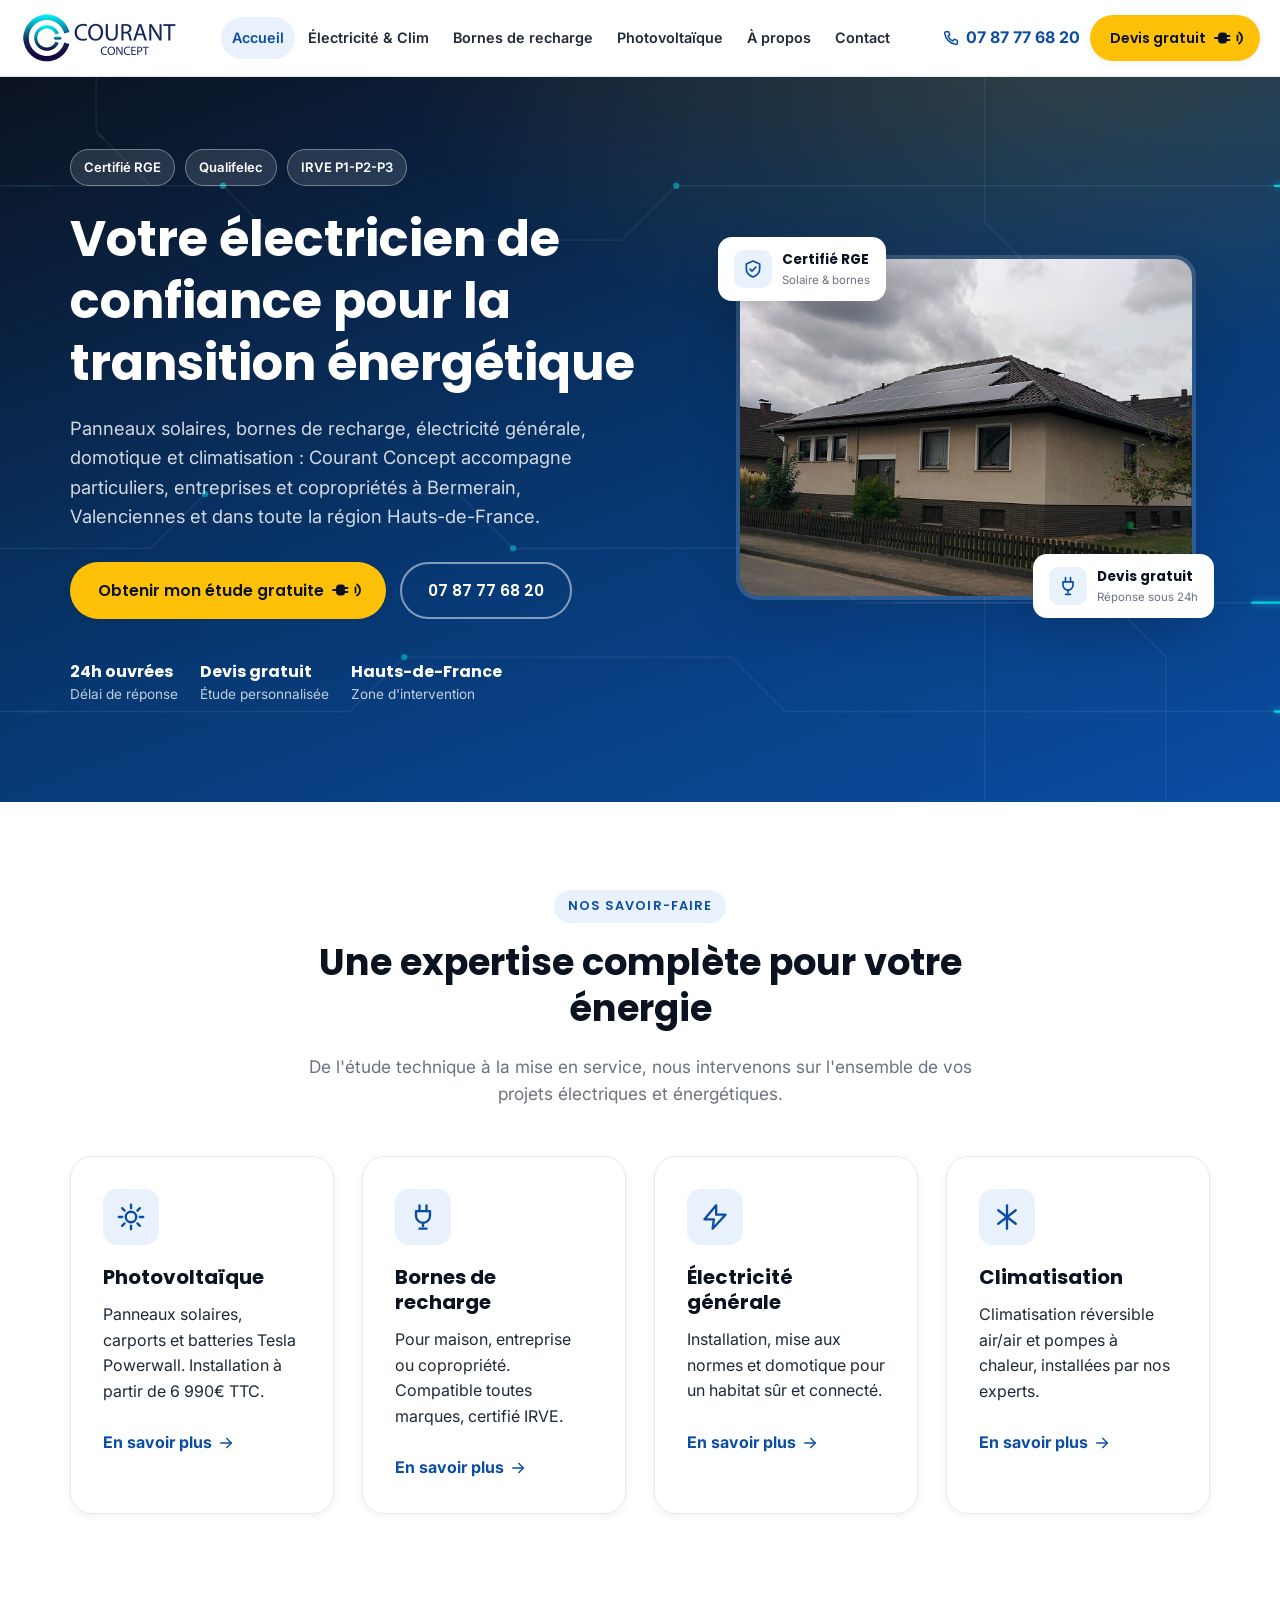
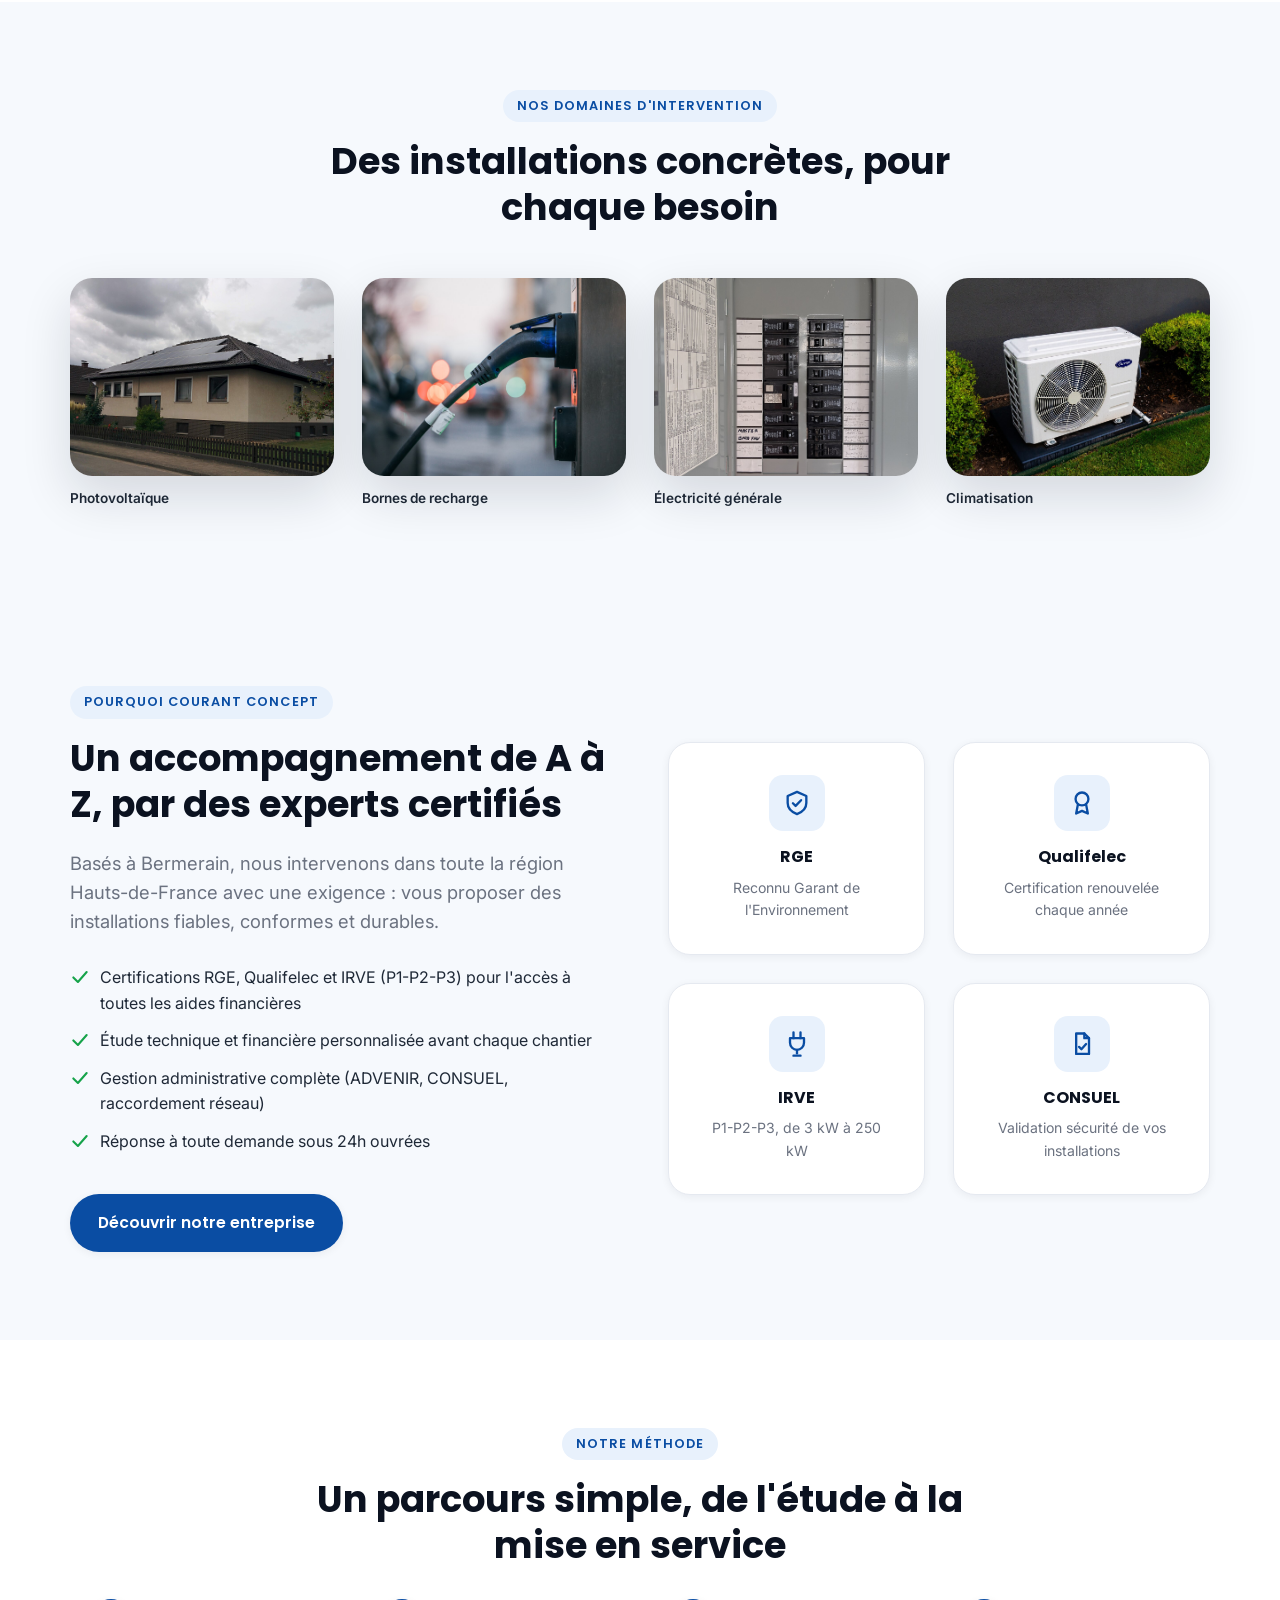
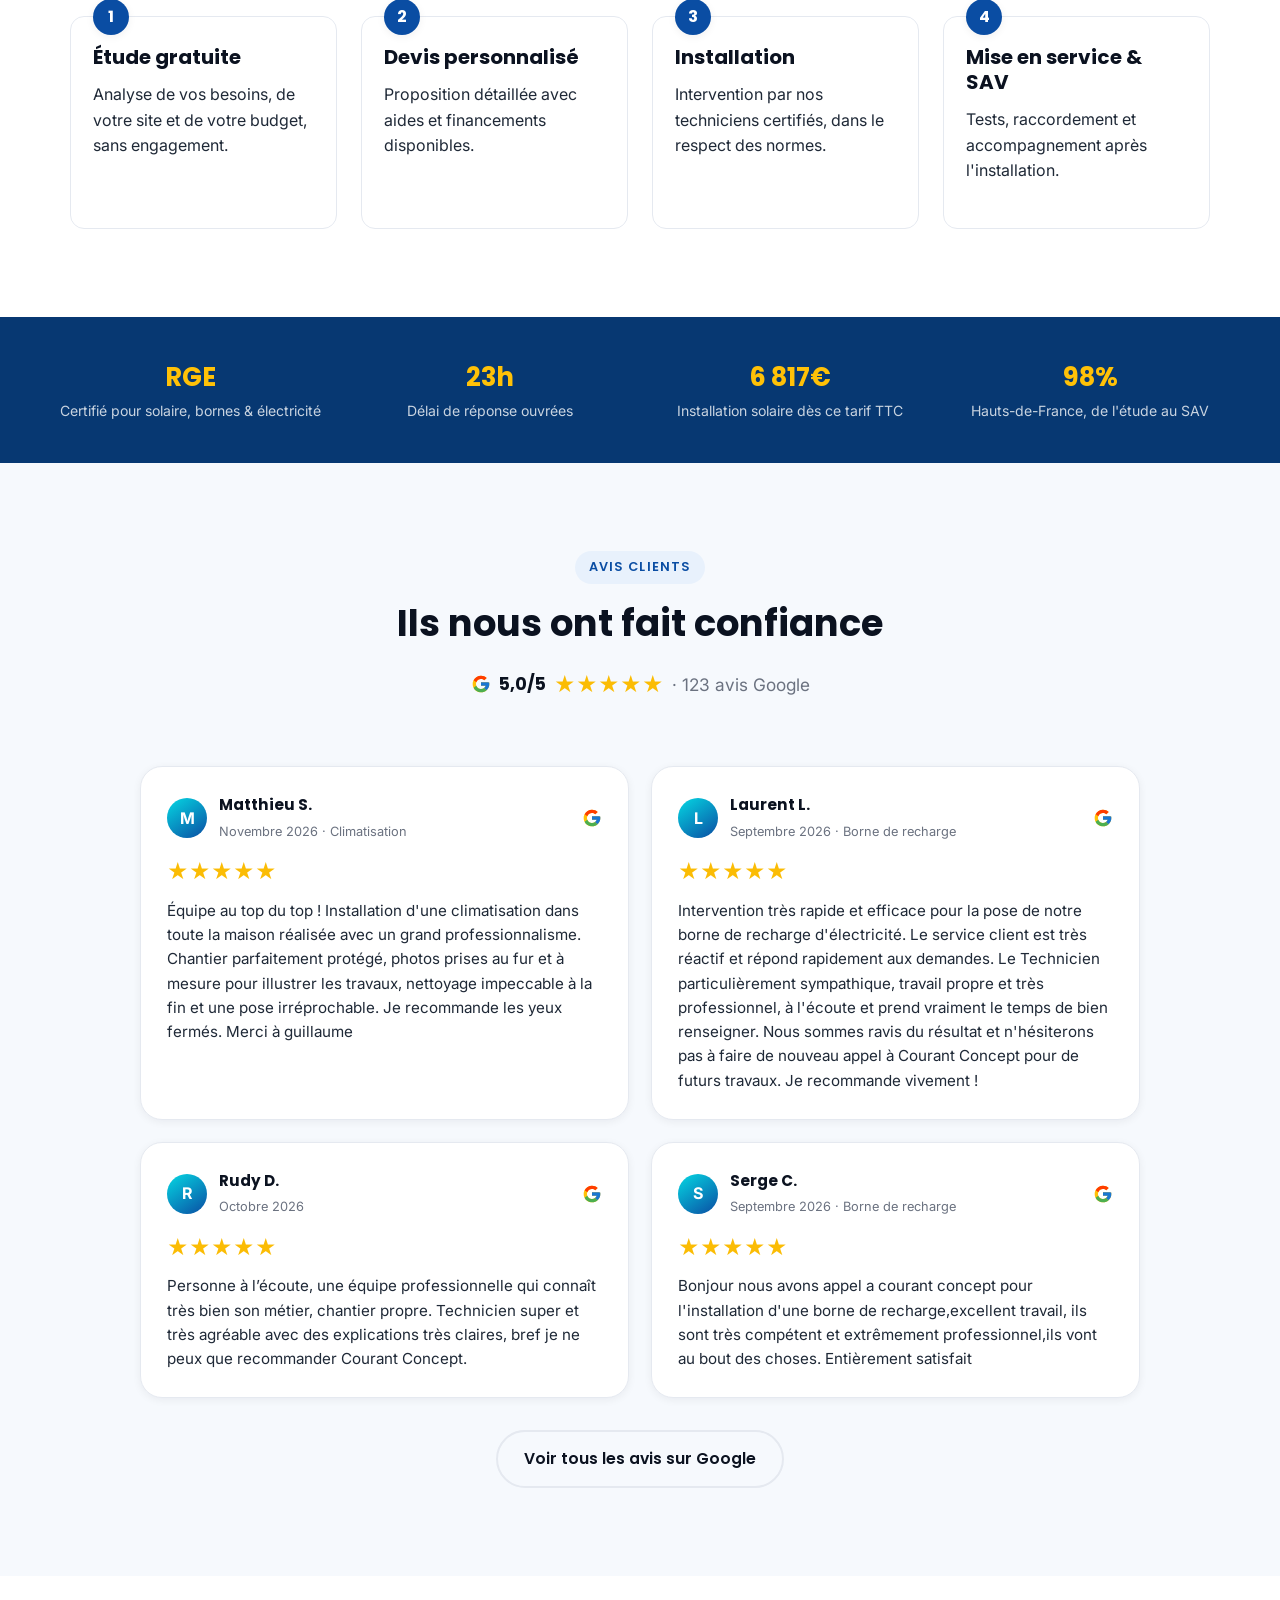
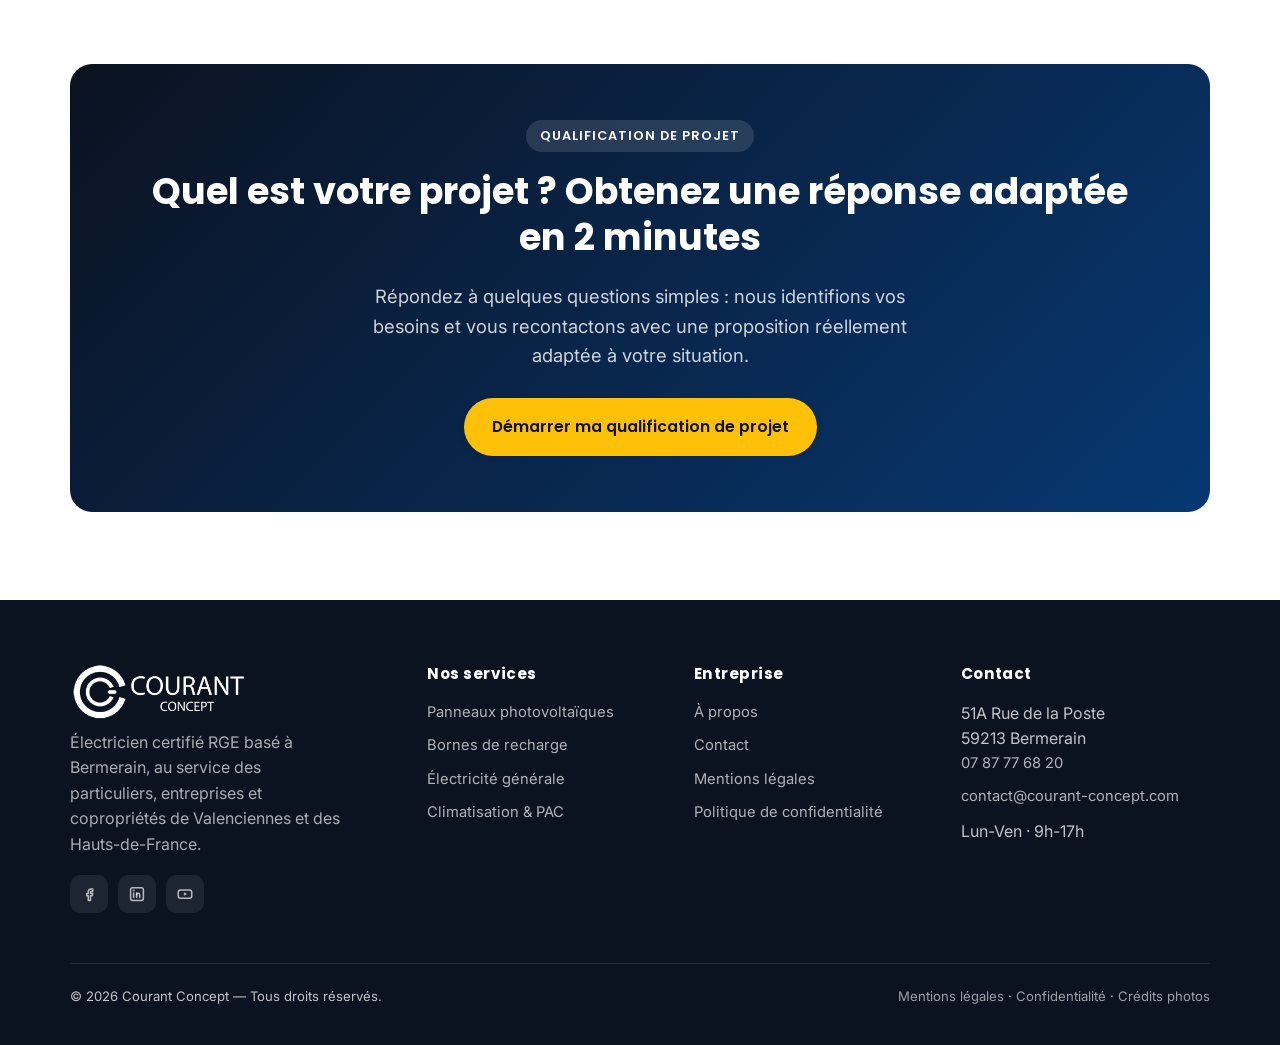
==== commit f496dd2f: "23/11/2026 - 2" ====
--- a/index.html
+++ b/index.html
@@ -159,7 +159,7 @@
         <span class="eyebrow">Nos domaines d'intervention</span>
         <h2>Des installations concrètes, pour chaque besoin</h2>
       </div>
-      <div class="grid grid-4" data-reveal>
+      <div class="grid grid-4 swipe-row" data-reveal>
         <figure class="photo-gallery-item">
           <a href="photovoltaique.html" class="photo-frame">
             <img src="images/solar-panels.jpg" alt="Panneaux solaires photovoltaïques installés sur une toiture résidentielle" width="1280" height="960" loading="lazy">
@@ -204,7 +204,7 @@
           </ul>
           <a href="a-propos.html" class="btn btn-secondary" style="margin-top:28px;">Découvrir notre entreprise</a>
         </div>
-        <div class="grid grid-2" data-reveal>
+        <div class="grid grid-2 cert-grid" data-reveal>
           <div class="card" style="text-align:center;">
             <div class="card-icon" style="margin:0 auto 16px;"><svg viewBox="0 0 24 24" fill="none" stroke="currentColor" stroke-width="2" stroke-linecap="round" stroke-linejoin="round"><path d="M12 2.5l8 3.5v6c0 5-3.5 7.8-8 9.5-4.5-1.7-8-4.5-8-9.5V6l8-3.5z"/><path d="M8.5 12.2l2.3 2.3 4.7-4.9"/></svg></div>
             <h3 style="font-size:1rem;">RGE</h3>
@@ -291,20 +291,6 @@
         <h2>Quel est votre projet ? Obtenez une réponse adaptée en 2 minutes</h2>
         <p class="lead">Répondez à quelques questions simples : nous identifions vos besoins et vous recontactons avec une proposition réellement adaptée à votre situation.</p>
         <a href="contact.html#qualification" class="btn btn-primary">Démarrer ma qualification de projet</a>
-      </div>
-    </div>
-  </section>
-
-  <!-- ===================== AVIS ===================== -->
-  <section class="section section--alt">
-    <div class="container">
-      <div class="reviews-box" data-reveal>
-        <div>
-          <div class="stars">★★★★★</div>
-          <h3 style="margin-top:8px;">Retrouvez nos avis clients vérifiés</h3>
-          <p style="margin:0; color:var(--color-text-light);">Consultez les retours de nos clients particuliers et professionnels sur Google.</p>
-        </div>
-        <a href="https://www.google.com/maps/search/Courant+Concept+Bermerain" target="_blank" rel="noopener" class="btn btn-outline-dark">Voir nos avis Google</a>
       </div>
     </div>
   </section>
--- a/css/style.css
+++ b/css/style.css
@@ -600,3 +600,71 @@
 .review-top small { color: var(--color-text-light); font-size: .8rem; }
 .review-avatar { width: 40px; height: 40px; border-radius: 50%; display: flex; align-items: center; justify-content: center; font-weight: 700; color: #fff; background: linear-gradient(145deg, #05d8e3, var(--color-primary)); }
 .review-card blockquote { margin: 10px 0 0; color: var(--color-text); font-size: .95rem; line-height: 1.6; }
+
+/* =========================================================
+   Optimisation mobile
+   ========================================================= */
+@media (max-width: 640px) {
+  .section { padding: 52px 0; }
+  .section-head { margin-bottom: 28px; }
+  .section-head p { font-size: 1rem; }
+  .btn { white-space: normal; text-align: center; }
+  .cta-band { padding: 36px 20px; }
+  .cta-band .btn { width: 100%; }
+
+  /* Hero plus compact */
+  .hero { padding: 36px 0 52px; }
+  .hero .lead { font-size: 1rem; }
+  .hero-badges { margin-bottom: 16px; gap: 8px; }
+  .hero-badges .badge { font-size: .76rem; padding: 6px 11px; }
+  .hero-cta { margin-top: 22px; gap: 10px; }
+  .hero-trust { display: grid; grid-template-columns: repeat(3, 1fr); gap: 10px; margin-top: 28px; font-size: .72rem; }
+  .hero-trust strong { font-size: .86rem; }
+
+  /* Cartes services : icône à gauche, format liste */
+  .service-card { display: grid; grid-template-columns: 52px 1fr; column-gap: 16px; padding: 20px; align-items: start; }
+  .service-card .card-icon { grid-row: span 3; width: 52px; height: 52px; margin: 0; }
+  .service-card h3 { margin-bottom: 4px; font-size: 1.05rem; }
+  .service-card p { margin-bottom: 6px; font-size: .92rem; }
+  .service-card .card-link { margin-top: 0; }
+  #services .grid { gap: 14px; }
+
+  /* Galerie et avis : défilement horizontal au doigt */
+  .swipe-row, .reviews-track {
+    display: flex; gap: 14px; overflow-x: auto; scroll-snap-type: x mandatory;
+    margin: 0 -20px; padding: 4px 20px 14px; scroll-padding-inline: 20px; scrollbar-width: none; -webkit-overflow-scrolling: touch;
+  }
+  .swipe-row::-webkit-scrollbar, .reviews-track::-webkit-scrollbar { display: none; }
+  .swipe-row > * { flex: 0 0 78%; scroll-snap-align: start; }
+  .reviews-track > * { flex: 0 0 86%; scroll-snap-align: start; padding: 22px; }
+  .review-card:hover { transform: none; }
+
+  /* Certifications en 2 × 2 */
+  .cert-grid { grid-template-columns: 1fr 1fr !important; gap: 12px; }
+  .cert-grid .card { padding: 18px 12px; }
+  .cert-grid .card-icon { width: 44px; height: 44px; margin-bottom: 10px !important; }
+  .cert-grid p { font-size: .78rem !important; }
+
+  /* Étapes plus serrées */
+  .process { gap: 12px; }
+  .process-step { padding: 22px 18px; }
+
+  /* Chiffres clés en 2 × 2 */
+  .stats-bar .grid-4 { grid-template-columns: 1fr 1fr; padding: 30px 0; gap: 22px 12px; }
+  .stats-bar strong { font-size: 1.4rem; }
+  .stats-bar span { font-size: .78rem; display: block; }
+
+  /* Pied de page : liens sur 2 colonnes */
+  .site-footer { padding: 44px 0 20px; }
+  .footer-grid { grid-template-columns: 1fr 1fr; gap: 28px 20px; }
+  .footer-grid > :first-child, .footer-grid > :last-child { grid-column: 1 / -1; }
+
+  /* Tableau des puissances : pas de défilement horizontal */
+  .power-table { min-width: 0; }
+  .power-table th, .power-table td { padding: 12px 10px; font-size: .85rem; }
+  .power-table td:last-child { width: 26%; }
+  .charge-gauge { min-width: 50px; }
+  .segment-card { padding: 24px 20px; }
+  .grid { gap: 16px; }
+}
+.intro { overflow: hidden; }
